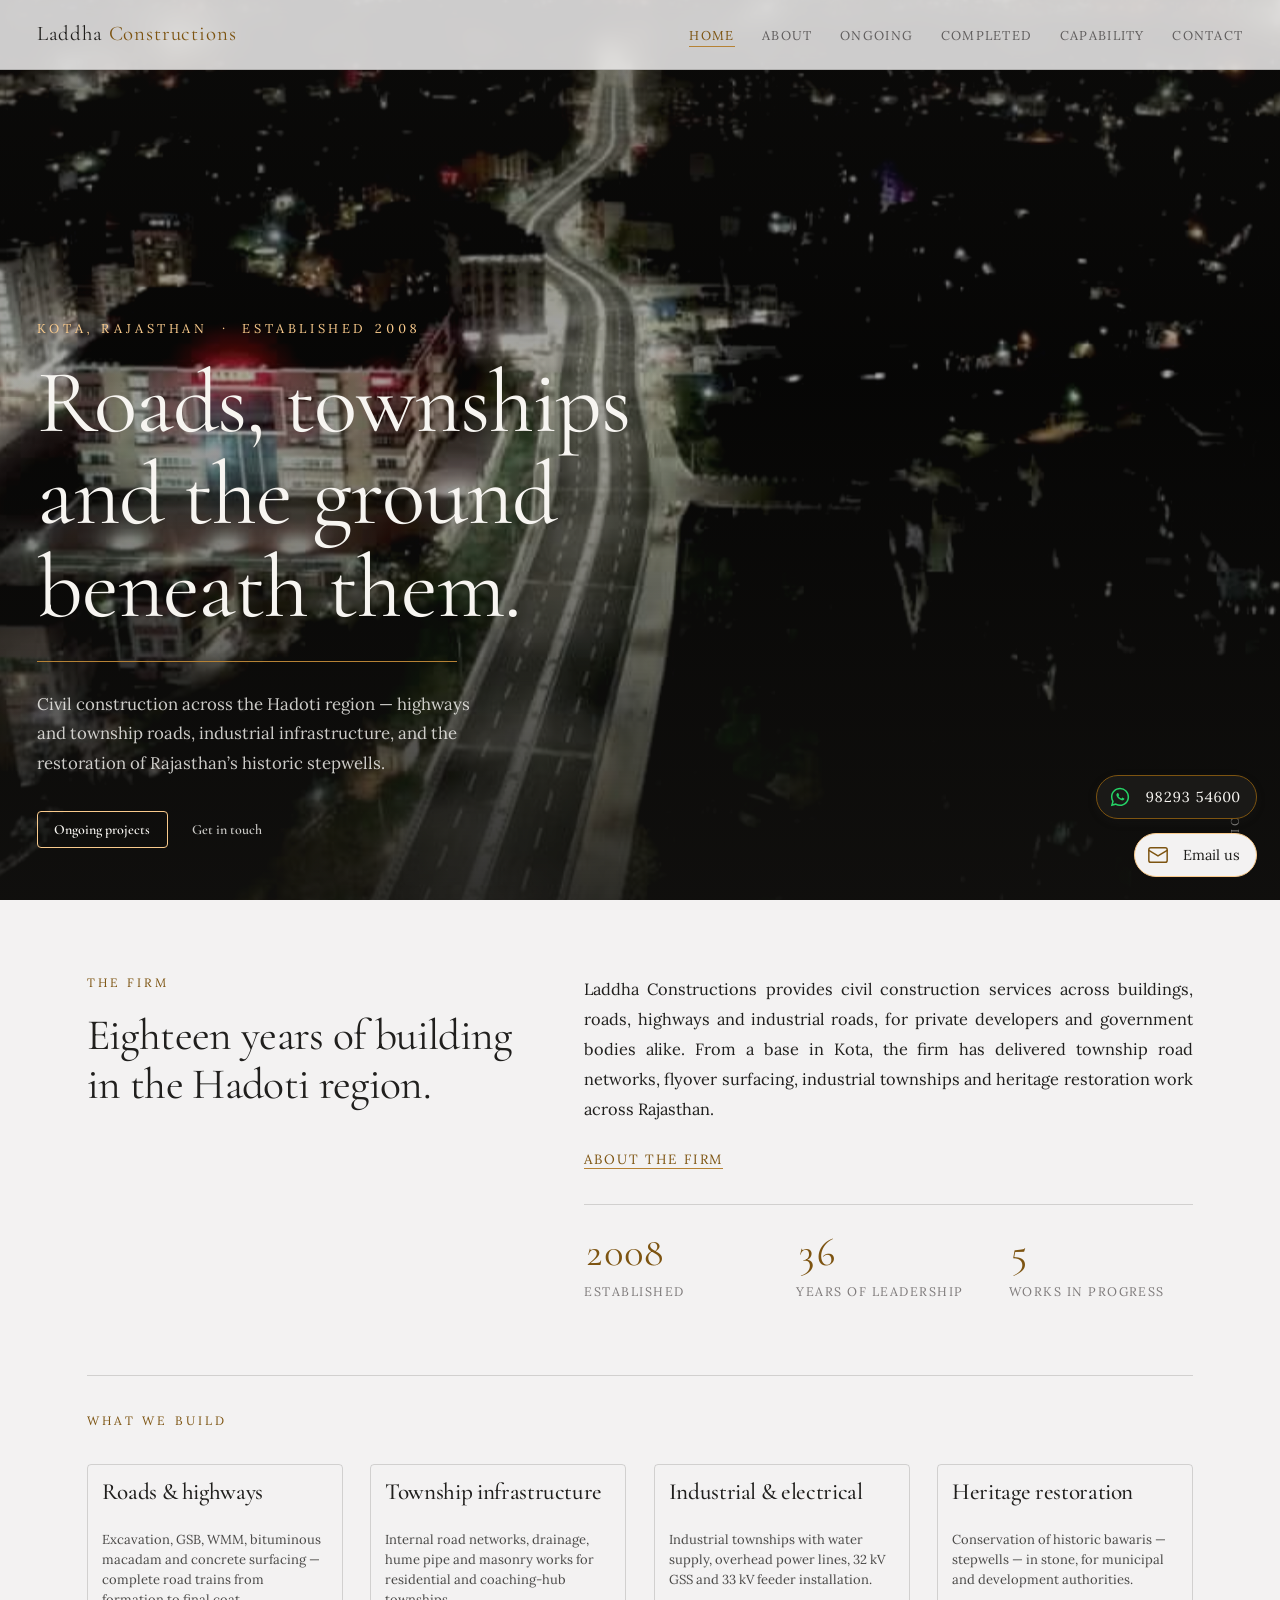
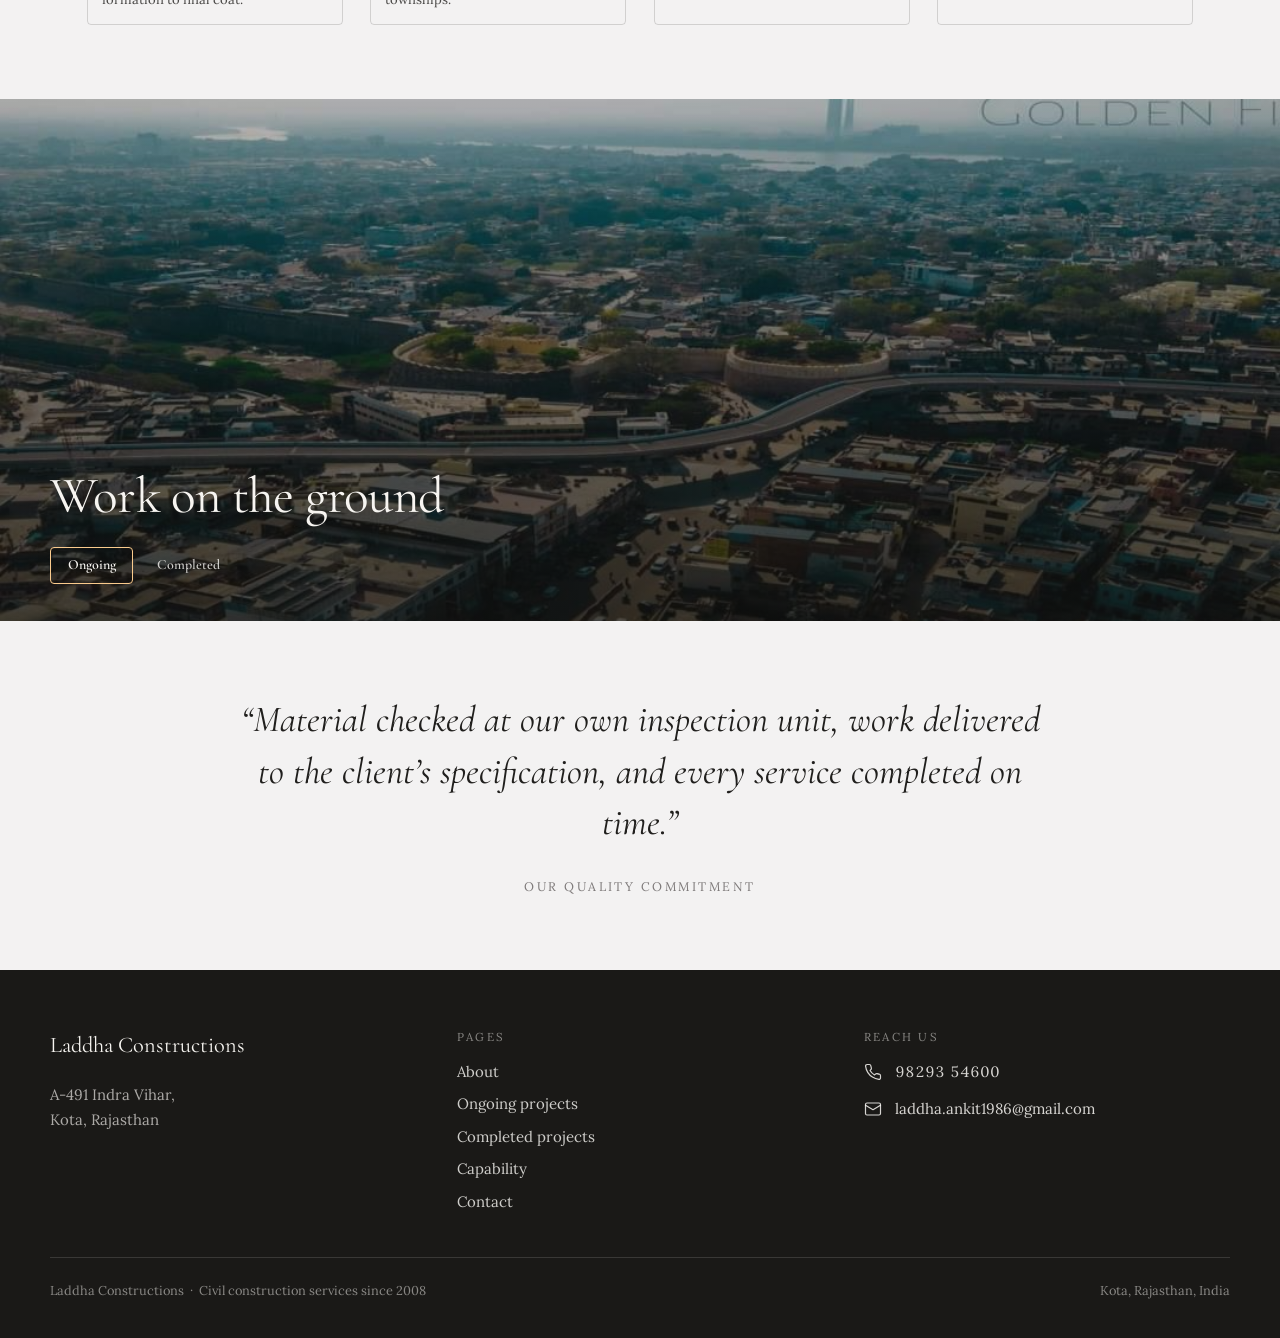
==== index.html @ 20a54318 "1st release" ====
<!DOCTYPE html>
<html lang="en" class="no-js">
<head>
<meta charset="utf-8">
<meta name="viewport" content="width=device-width, initial-scale=1">
<title>Laddha Constructions — Civil construction in Kota, Rajasthan</title>
<meta name="description" content="Civil construction across the Hadoti region since 2008 — highways and township roads, industrial infrastructure, and the restoration of Rajasthan's historic stepwells.">
<link rel="canonical" href="./">
<link rel="stylesheet" href="ds/styles.css">
<link rel="stylesheet" href="assets/css/site.css">
</head>
<body>

<header class="site-header site-header--home">
  <a class="site-brand" href="index.html">Laddha <span>Constructions</span></a>
  <input class="nav-toggle" type="checkbox" id="nav-toggle" aria-label="Toggle navigation">
  <label class="nav-toggle-label" for="nav-toggle" aria-hidden="true">
    <svg viewBox="0 0 24 24" width="22" height="22" fill="none" stroke="currentColor" stroke-width="1.6" stroke-linecap="round"><path d="M3 6h18M3 12h18M3 18h18"></path></svg>
  </label>
  <nav class="site-nav" aria-label="Primary">
    <a href="index.html" aria-current="page">Home</a>
    <a href="about.html">About</a>
    <a href="ongoing-projects.html">Ongoing</a>
    <a href="completed-projects.html">Completed</a>
    <a href="capability.html">Capability</a>
    <a href="contact.html">Contact</a>
  </nav>
</header>

<main>

  <section class="hero hero--home">
    <div class="hero-frame">
      <img src="assets/photo-p6-1.jpg" alt="Night view of a flyover corridor at Kota">
    </div>
    <div class="hero-scrim"></div>
    <div class="hero-copy">
      <p class="hero-kicker">Kota, Rajasthan &nbsp;·&nbsp; Established 2008</p>
      <h1 class="hero-title">Roads, townships<br>and the ground<br>beneath them.</h1>
      <div class="hero-rule"></div>
      <p class="hero-lede">Civil construction across the Hadoti region — highways and township roads, industrial infrastructure, and the restoration of Rajasthan&rsquo;s historic stepwells.</p>
      <div class="hero-actions">
        <a href="ongoing-projects.html" class="btn btn-primary btn-on-dark">Ongoing projects</a>
        <a href="contact.html" class="btn btn-ghost btn-ghost-on-dark">Get in touch</a>
      </div>
    </div>
    <div class="hero-scroll" aria-hidden="true">Scroll</div>
  </section>

  <section class="section">
    <div class="split split--firm">
      <div data-reveal>
        <p class="kicker">The firm</p>
        <h2 class="h-section">Eighteen years of building in the Hadoti region.</h2>
      </div>
      <div data-reveal style="animation-delay: .18s;">
        <p class="prose">Laddha Constructions provides civil construction services across buildings, roads, highways and industrial roads, for private developers and government bodies alike. From a base in Kota, the firm has delivered township road networks, flyover surfacing, industrial townships and heritage restoration work across Rajasthan.</p>
        <a href="about.html" class="link-more">About the firm</a>
        <div class="stats">
          <div>
            <p class="stat-figure">2008</p>
            <p class="stat-label">Established</p>
          </div>
          <div>
            <p class="stat-figure">36</p>
            <p class="stat-label">Years of leadership</p>
          </div>
          <div>
            <p class="stat-figure">5</p>
            <p class="stat-label">Works in progress</p>
          </div>
        </div>
      </div>
    </div>
  </section>

  <section class="section section--top-flush">
    <div class="section-rule" data-reveal>
      <p class="kicker kicker--loose">What we build</p>
      <div class="cards">
        <div class="card" data-reveal>
          <h3 class="card-title h-card">Roads &amp; highways</h3>
          <p class="card-body">Excavation, GSB, WMM, bituminous macadam and concrete surfacing — complete road trains from formation to final coat.</p>
        </div>
        <div class="card" data-reveal style="animation-delay: .12s;">
          <h3 class="card-title h-card">Township infrastructure</h3>
          <p class="card-body">Internal road networks, drainage, hume pipe and masonry works for residential and coaching-hub townships.</p>
        </div>
        <div class="card" data-reveal style="animation-delay: .24s;">
          <h3 class="card-title h-card">Industrial &amp; electrical</h3>
          <p class="card-body">Industrial townships with water supply, overhead power lines, 32&nbsp;kV GSS and 33&nbsp;kV feeder installation.</p>
        </div>
        <div class="card" data-reveal style="animation-delay: .36s;">
          <h3 class="card-title h-card">Heritage restoration</h3>
          <p class="card-body">Conservation of historic bawaris — stepwells — in stone, for municipal and development authorities.</p>
        </div>
      </div>
    </div>
  </section>

  <section class="image-band">
    <img src="assets/photo-p11-1.jpg" alt="Aerial view of a completed flyover crossing Kota">
    <div class="hero-scrim"></div>
    <div class="image-band-copy">
      <div class="wrap">
        <h2 class="h-band">Work on the ground</h2>
        <div class="hero-actions" style="animation: none;">
          <a href="ongoing-projects.html" class="btn btn-primary btn-on-dark">Ongoing</a>
          <a href="completed-projects.html" class="btn btn-ghost btn-ghost-on-dark">Completed</a>
        </div>
      </div>
    </div>
  </section>

  <section class="section" style="max-width: 900px; text-align: center;">
    <blockquote class="quote" data-reveal>&ldquo;Material checked at our own inspection unit, work delivered to the client&rsquo;s specification, and every service completed on time.&rdquo;</blockquote>
    <p class="quote-caption" data-reveal style="animation-delay: .2s;">Our quality commitment</p>
  </section>

</main>

<footer class="site-footer">
  <div class="site-footer-grid">
    <div>
      <p class="footer-brand">Laddha Constructions</p>
      <p class="footer-address">A-491 Indra Vihar,<br>Kota, Rajasthan</p>
    </div>
    <div>
      <p class="footer-label">Pages</p>
      <div class="footer-links">
        <a href="about.html">About</a>
        <a href="ongoing-projects.html">Ongoing projects</a>
        <a href="completed-projects.html">Completed projects</a>
        <a href="capability.html">Capability</a>
        <a href="contact.html">Contact</a>
      </div>
    </div>
    <div>
      <p class="footer-label">Reach us</p>
      <div class="footer-reach">
        <a class="tnum" href="tel:+919829354600">
          <svg viewBox="0 0 24 24" width="18" height="18" fill="none" stroke="currentColor" stroke-width="1.6" stroke-linecap="round" stroke-linejoin="round" aria-hidden="true"><path d="M22 16.9v3a2 2 0 0 1-2.2 2 19.8 19.8 0 0 1-8.6-3.1 19.5 19.5 0 0 1-6-6A19.8 19.8 0 0 1 2.1 4.2 2 2 0 0 1 4.1 2h3a2 2 0 0 1 2 1.7c.1 1 .4 1.9.7 2.8a2 2 0 0 1-.5 2.1L8.1 9.9a16 16 0 0 0 6 6l1.3-1.2a2 2 0 0 1 2.1-.5c.9.3 1.8.6 2.8.7a2 2 0 0 1 1.7 2Z"></path></svg>
          98293 54600
        </a>
        <a class="brk" href="mailto:laddha.ankit1986@gmail.com">
          <svg viewBox="0 0 24 24" width="18" height="18" fill="none" stroke="currentColor" stroke-width="1.6" stroke-linecap="round" stroke-linejoin="round" aria-hidden="true"><rect x="2" y="4" width="20" height="16" rx="2"></rect><path d="m22 7-10 6L2 7"></path></svg>
          laddha.ankit1986@gmail.com
        </a>
      </div>
    </div>
  </div>
  <div class="site-footer-bar">
    <span>Laddha Constructions &nbsp;·&nbsp; Civil construction services since 2008</span>
    <span>Kota, Rajasthan, India</span>
  </div>
</footer>

<div class="contact-dock">
  <a class="dock-pill dock-pill--wa" href="https://wa.me/919829354600" target="_blank" rel="noopener" title="WhatsApp 98293 54600">
    <svg viewBox="0 0 24 24" width="22" height="22" fill="#25D366" aria-hidden="true"><path d="M12.04 2C6.58 2 2.13 6.45 2.13 11.91c0 1.75.46 3.45 1.32 4.95L2 22l5.25-1.38a9.9 9.9 0 0 0 4.79 1.22h.01c5.46 0 9.91-4.45 9.91-9.91 0-2.65-1.03-5.14-2.9-7.01A9.82 9.82 0 0 0 12.04 2Zm0 1.67c2.2 0 4.27.86 5.83 2.42a8.19 8.19 0 0 1 2.41 5.82c0 4.54-3.7 8.24-8.25 8.24a8.23 8.23 0 0 1-4.2-1.15l-.3-.18-3.12.82.83-3.04-.2-.31a8.19 8.19 0 0 1-1.26-4.38c0-4.54 3.7-8.24 8.26-8.24Zm-2.6 4.1c-.14 0-.37.05-.56.26-.19.21-.74.72-.74 1.75s.76 2.03.86 2.17c.11.14 1.48 2.26 3.6 3.17.5.22.89.35 1.2.45.5.16.96.14 1.32.08.4-.06 1.24-.5 1.42-1 .18-.49.18-.91.12-1-.05-.09-.19-.14-.4-.24-.21-.11-1.24-.61-1.44-.68-.19-.07-.33-.1-.47.1-.14.21-.53.68-.65.82-.12.14-.24.16-.44.05-.21-.1-.88-.32-1.68-1.03-.62-.55-1.04-1.24-1.16-1.44-.12-.21-.01-.32.09-.42.09-.09.21-.24.31-.36.11-.12.14-.21.21-.35.07-.14.04-.26-.02-.36-.05-.11-.46-1.14-.64-1.55-.17-.41-.34-.36-.47-.36h-.4Z"/></svg>
    <span class="dock-label">98293 54600</span>
  </a>
  <a class="dock-pill dock-pill--mail" href="mailto:laddha.ankit1986@gmail.com" title="Email laddha.ankit1986@gmail.com">
    <svg viewBox="0 0 24 24" width="22" height="22" fill="none" stroke="var(--color-accent-700)" stroke-width="1.6" stroke-linecap="round" stroke-linejoin="round" aria-hidden="true"><rect x="2" y="4" width="20" height="16" rx="2"></rect><path d="m22 7-10 6L2 7"></path></svg>
    <span class="dock-label">Email us</span>
  </a>
</div>

<script src="assets/js/reveal.js" defer></script>
</body>
</html>
---- ds/styles.css ----
/* Classical — design-system tokens and component classes. This file is the source of truth for the system's look; retune it here and see readme.md. */
@import url('https://fonts.googleapis.com/css2?family=Cormorant+Garamond:wght@400;600&family=Lora:wght@400;600&display=swap');

:root {
  --color-bg: #f3f2f2;
  --color-surface: #eae9e9;
  --color-text: #201f1d;
  --color-accent: #b68235;
  --color-accent-2: #ac803e;
  --color-divider: color-mix(in srgb, #201f1d 16%, transparent);

  /* Tonal ramps — generated in OKLCH on one shared lightness scale, so the
     same step of any role matches the others in visual value. */
  --color-neutral-100: #f8f4f4;
  --color-neutral-200: #eae7e7;
  --color-neutral-300: #d7d3d3;
  --color-neutral-400: #bab6b6;
  --color-neutral-500: #9b9797;
  --color-neutral-600: #7d7979;
  --color-neutral-700: #605d5d;
  --color-neutral-800: #444141;
  --color-neutral-900: #2d2b2b;

  --color-accent-100: #fff3e4;
  --color-accent-200: #ffe3bf;
  --color-accent-300: #facb8d;
  --color-accent-400: #e1ad66;
  --color-accent-500: #c28d41;
  --color-accent-600: #a06f24;
  --color-accent-700: #7d5411;
  --color-accent-800: #5a3b0a;
  --color-accent-900: #3a270d;

  --color-accent-2-100: #fff3e4;
  --color-accent-2-200: #ffe3be;
  --color-accent-2-300: #f5cd96;
  --color-accent-2-400: #dbaf70;
  --color-accent-2-500: #bc8f4e;
  --color-accent-2-600: #9b7232;
  --color-accent-2-700: #79561f;
  --color-accent-2-800: #573d14;
  --color-accent-2-900: #382810;

  --font-heading: "Cormorant Garamond", system-ui, sans-serif;
  --font-heading-weight: 600; /* review round 3: bold retired — semibold is the
     interface headings' ceiling (they need the weight at small sizes); display
     text goes lighter still, to the normal cut (see the deck) */
  --font-body: "Lora", system-ui, sans-serif;

  --space-1: 4.6px;
  --space-2: 9.2px;
  --space-3: 13.8px;
  --space-4: 18.4px;
  --space-6: 27.6px;
  --space-8: 36.8px;

  --radius-sm: 2px;
  --radius-md: 4px;
  --radius-lg: 7px;

  /* Elevation — derived from the ground: soft ink-tinted shadows on a
     light theme, a hairline edge + ambient darkness on a dark one. */
  --shadow-sm: 0 1px 2px color-mix(in srgb, #2d2b2b 14%, transparent);
  --shadow-md: 0 3px 10px color-mix(in srgb, #2d2b2b 16%, transparent);
  --shadow-lg: 0 12px 32px color-mix(in srgb, #2d2b2b 22%, transparent);
}

body {
  background: var(--color-bg);
  color: var(--color-text);
  font-family: var(--font-body);
}
h1, h2, h3, h4 { font-family: var(--font-heading); font-weight: var(--font-heading-weight); }

.plate{filter:sepia(0.22) saturate(0.82) contrast(1.05);box-sizing:border-box;
  border:6px solid var(--color-surface);outline:1px solid var(--color-divider)}

/* ══════════════════════════════════════════════════════════════════════════
   Components — built with the tokens above. Plain CSS
   on plain HTML: no JavaScript, no build step. Each class is documented in
   readme.md and demonstrated in foundations/ and components/.
   ══════════════════════════════════════════════════════════════════════ */

*, *::before, *::after { box-sizing: border-box; }
body { margin: 0; font-size: 15px; line-height: 1.55; font-weight: 400; }
h1, h2, h3, h4, h5, h6 {
  font-family: var(--font-heading); font-weight: var(--font-heading-weight);
  line-height: 1.12; letter-spacing: -0.015em; margin: 0 0 var(--space-2);
}
h1 { font-size: 42px; }
h2 { font-size: 32px; }
h3 { font-size: 25px; }
h4 { font-size: 20px; }
h5 { font-size: 16px; }
h6 { font-size: 13px; }
h6 { letter-spacing: 0.08em; text-transform: uppercase; }
p { margin: 0 0 var(--space-3); }
a { color: var(--color-accent); text-underline-offset: 3px; }
img { display: block; max-width: 100%; }
figure { margin: 0; }
figcaption {
  font-size: 11px; margin-top: var(--space-1);
  color: color-mix(in srgb, var(--color-text) 55%, transparent);
}
.text-muted { color: color-mix(in srgb, var(--color-text) 55%, transparent); }
:focus { outline: none; }
:focus-visible { outline: 2px solid var(--color-accent); outline-offset: 2px; }
::selection { background: color-mix(in srgb, var(--color-accent) 30%, transparent); }

/* — rules — */
.hr {
  height: 1px; border: 0; margin: var(--space-4) 0;
  background: var(--color-divider);
}

/* — buttons — */
.btn {
  display: inline-flex; align-items: center; justify-content: center; gap: 6px;
  cursor: pointer; text-decoration: none;
  font-family: var(--font-heading); font-weight: var(--font-heading-weight);
  font-size: 14px; line-height: 1.2; color: var(--color-text); /* matches the .input's 14px —
     the pair sits side by side in sign-up rows */
  background: transparent; border: 1px solid transparent;
  padding: var(--space-2) calc(var(--space-3) * 1.2);
  border-radius: var(--radius-md);
}
.btn svg { display: block; }
.btn:disabled { opacity: 0.45; cursor: not-allowed; }
.btn-primary { color: var(--color-accent); border-color: var(--color-accent); }
.btn-primary:hover { background: color-mix(in srgb, var(--color-accent) 12%, transparent); }
.btn-primary:active { background: color-mix(in srgb, var(--color-accent) 22%, transparent); }
.btn-secondary { border-color: var(--color-divider); }
.btn-secondary:hover { background: color-mix(in srgb, var(--color-text) 7%, transparent); }
.btn-secondary:active { background: color-mix(in srgb, var(--color-text) 14%, transparent); }
.btn-ghost { color: var(--color-accent); padding-inline: var(--space-1); }
.btn-ghost:hover { background: color-mix(in srgb, var(--color-accent) 10%, transparent); }
.btn-ghost:active { background: color-mix(in srgb, var(--color-accent) 18%, transparent); }
.btn-icon { width: 36px; height: 36px; padding: 0; }
.btn-block { width: 100%; margin-top: var(--space-2); }

/* — forms — */
.field > label {
  display: block; font-size: 12px; margin-bottom: 5px;
  color: color-mix(in srgb, var(--color-text) 70%, transparent);
}
.input {
  width: 100%; min-height: 36px; padding: 6px 10px; font: inherit;
  font-size: 14px; color: var(--color-text); caret-color: var(--color-accent);
  background: transparent;
  border: 1px solid var(--color-divider); border-radius: var(--radius-md);
}
.input:hover { border-color: color-mix(in srgb, var(--color-text) 45%, transparent); }
.input:focus-visible { border-color: var(--color-accent); outline-offset: 0; }
textarea.input { min-height: 90px; resize: vertical; }
.radio { display: inline-flex; align-items: center; gap: 8px; cursor: pointer; font-size: 14px; }
.radio input, .seg-opt input {
  position: absolute; opacity: 0; width: 0; height: 0; pointer-events: none;
}
.radio .dot {
  width: 16px; height: 16px; flex: none; border-radius: 50%;
  border: 1.5px solid var(--color-divider);
}
.radio:hover .dot { border-color: var(--color-accent); }
.radio input:checked + .dot {
  border-color: var(--color-accent); background: var(--color-accent);
  box-shadow: inset 0 0 0 4px var(--color-bg);
}
.radio input:focus-visible + .dot { outline: 2px solid var(--color-accent); outline-offset: 2px; }
.seg {
  display: inline-flex; overflow: hidden;
  border: 1px solid var(--color-divider); border-radius: var(--radius-md);
}
.seg-opt {
  display: inline-flex; align-items: center; gap: 6px;
  padding: 7px 12px; font-size: 13px; cursor: pointer;
}
.seg-opt + .seg-opt { border-left: 1px solid var(--color-divider); }
.seg-opt:has(input:checked) { color: var(--color-accent); box-shadow: inset 0 0 0 1px var(--color-accent); }
.seg-opt:not(:has(input:checked)):hover { background: color-mix(in srgb, var(--color-text) 7%, transparent); }
.seg-opt:has(input:focus-visible) { outline: 2px solid var(--color-accent); outline-offset: -2px; }

/* — cards — */
.card {
  display: flex; flex-direction: column; gap: var(--space-2);
  padding: var(--space-3); border-radius: var(--radius-md); background: transparent; border: 1px solid var(--color-divider);
}
.card-kicker { font-size: 10px; letter-spacing: 0.1em; text-transform: uppercase; color: var(--color-accent); }
.card-title {
  font-family: var(--font-heading); font-weight: var(--font-heading-weight);
  font-size: 17px; line-height: 1.2;
}
.card-body { margin: 0; font-size: 13px; opacity: 0.8; flex: 1; }
.card-meta {
  display: flex; align-items: center; gap: 6px; font-size: 11px;
  color: color-mix(in srgb, var(--color-text) 50%, transparent);
}
.elev-sm { box-shadow: var(--shadow-sm); }
.elev-md { box-shadow: var(--shadow-md); }
.elev-lg { box-shadow: var(--shadow-lg); }

/* — tags — */
.tag {
  display: inline-flex; align-items: center; font-size: 11px;
  letter-spacing: 0.02em; padding: 3px 10px;
  border-radius: calc(var(--radius-md) * 0.75);
}
.tag-accent { background: var(--color-accent-100); color: var(--color-accent-800); }
.tag-accent-2 { background: var(--color-accent-2-100); color: var(--color-accent-2-800); }
.tag-neutral { background: var(--color-neutral-100); color: var(--color-neutral-800); }
.tag-outline { border: 1px solid var(--color-accent); color: var(--color-accent); }

/* — navigation — */
.nav {
  display: flex; align-items: center; gap: var(--space-4);
  padding: var(--space-3) var(--space-4);
  border-bottom: 1px solid var(--color-divider);
}
.nav-brand {
  font-family: var(--font-heading); font-weight: var(--font-heading-weight);
  font-size: 18px; margin-right: auto;
}
.nav a { color: inherit; text-decoration: none; font-size: 14px; }
.nav a:hover, .nav a[aria-current='page'] { color: var(--color-accent); }

/* — tables — */
.table { width: 100%; border-collapse: collapse; font-size: 14px; }
.table th {
  text-align: left; font-size: 11px; letter-spacing: 0.08em; text-transform: uppercase;
  color: color-mix(in srgb, var(--color-text) 60%, transparent);
  padding: var(--space-2); border-bottom: 1px solid var(--color-divider);
}
.table td {
  padding: var(--space-2);
  border-bottom: 1px solid var(--color-divider);
}
.table tbody tr:hover { background: color-mix(in srgb, var(--color-text) 4%, transparent); }

/* — dialog — */
.dialog-backdrop {
  position: fixed; inset: 0; display: grid; place-items: center;
  padding: var(--space-4);
  background: color-mix(in srgb, var(--color-neutral-900) 50%, transparent);
}
.dialog {
  width: min(440px, 100%); display: flex; flex-direction: column; gap: var(--space-3);
  padding: var(--space-4); border-radius: var(--radius-lg);
  background: var(--color-surface); box-shadow: var(--shadow-lg); border: 1px solid var(--color-divider);
}
.dialog-title {
  font-family: var(--font-heading); font-weight: var(--font-heading-weight);
  font-size: 20px;
}
.dialog-body { font-size: 14px; opacity: 0.85; }
.dialog-actions { display: flex; justify-content: flex-end; gap: var(--space-2); margin-top: var(--space-2); }
---- assets/css/site.css ----
/* Laddha Constructions — page styles.
   Sits on top of ds/styles.css, which owns the Classical design tokens and
   component classes (.btn, .card, .plate, .tag). Nothing here redefines a token;
   this file only expresses page-level layout, chrome and motion. */

/* ── page ground ─────────────────────────────────────────────────────── */
html { scroll-behavior: smooth; }
body {
  margin: 0;
  background: var(--color-bg);
  color: var(--color-text);
  font-family: var(--font-body);
}
a { color: var(--color-accent-700); text-decoration: none; }
a:hover { color: var(--color-accent-600); }

/* The prototypes expressed larger steps as calc() on --space-8 because the
   design system's scale skips 5, 7 and 9+. Named here once so pages read
   cleanly and the workaround lives in one place. */
:root {
  --gap-page: calc(var(--space-8) * 2);      /* section vertical rhythm, wide  */
  --gap-page-tight: calc(var(--space-8) * 1.6);
  --gap-col: calc(var(--space-8) * 1.25);    /* two-column spread gutter       */
  --gap-block: calc(var(--space-4) * 1.25);  /* paragraph / block separation   */
  --page-max: 1180px;
}

.wrap { max-width: var(--page-max); margin: 0 auto; }

/* ── motion ──────────────────────────────────────────────────────────── */
@keyframes kb   { from { transform: scale(1.05); } to { transform: scale(1.20) translateY(-2%); } }
@keyframes kbs  { from { transform: scale(1.04); } to { transform: scale(1.14); } }
@keyframes fadeUp { from { opacity: 0; transform: translateY(28px); } to { opacity: 1; transform: none; } }
@keyframes fadeUpSm { from { opacity: 0; transform: translateY(24px); } to { opacity: 1; transform: none; } }
@keyframes lineGrow { from { transform: scaleX(0); } to { transform: scaleX(1); } }
@keyframes fadeIn { from { opacity: 0; } to { opacity: 1; } }
@keyframes drift { from { opacity: 0; transform: translateY(16px); } to { opacity: 1; transform: none; } }

[data-reveal] { opacity: 0; }
[data-reveal].is-in { animation: drift 1.4s cubic-bezier(.22,.61,.36,1) forwards; }
/* No JavaScript, no IntersectionObserver: show everything rather than nothing. */
.no-js [data-reveal] { opacity: 1; animation: none; }

@media (prefers-reduced-motion: reduce) {
  [data-reveal] { opacity: 1; animation: none !important; }
  * { animation-duration: .01ms !important; }
  html { scroll-behavior: auto; }
}

/* ── header ──────────────────────────────────────────────────────────── */
.site-header {
  position: fixed; top: 0; left: 0; right: 0; z-index: 40;
  display: flex; align-items: baseline; justify-content: space-between;
  gap: var(--space-6);
  padding: var(--space-4) var(--space-8);
  background: color-mix(in oklch, var(--color-bg) 84%, transparent);
  backdrop-filter: blur(10px);
  border-bottom: 1px solid var(--color-divider);
}
/* Home only: the header arrives after the hero copy has settled. */
.site-header--home { animation: fadeIn 2s ease 2.4s both; }

.site-brand {
  font-family: var(--font-heading);
  font-size: 1.3rem; letter-spacing: .04em;
  color: var(--color-text);
  white-space: nowrap;
}
.site-brand span { color: var(--color-accent-700); }
.site-brand:hover { color: var(--color-text); }

.site-nav {
  display: flex; align-items: baseline; gap: var(--space-6);
  font-size: .8rem; letter-spacing: .1em; text-transform: uppercase;
}
.site-nav a { color: var(--color-neutral-700); }
.site-nav a:hover { color: var(--color-accent-700); }
.site-nav a[aria-current="page"] {
  color: var(--color-accent-700);
  border-bottom: 1px solid var(--color-accent);
}

/* Mobile nav — a checkbox toggle so the menu works without JavaScript. */
.nav-toggle { position: absolute; opacity: 0; width: 0; height: 0; pointer-events: none; }
.nav-toggle-label { display: none; }

/* ── hero ────────────────────────────────────────────────────────────── */
.hero {
  position: relative; overflow: hidden;
  display: grid; align-items: end;
}
/* svh keeps the hero from jumping as mobile browser chrome hides and shows. */
.hero--home { height: 100svh; min-height: 620px; }
.hero--sub  { height: 52svh;  min-height: 340px; }
.hero--contact { height: 46svh; min-height: 300px; }

.hero-frame { position: absolute; inset: 0; overflow: hidden; }
.hero-frame img { width: 100%; height: 100%; object-fit: cover; }
.hero--home .hero-frame img {
  filter: saturate(.82) contrast(1.03);
  animation: kb 38s cubic-bezier(.4,0,.2,1) both;
}
.hero--sub .hero-frame img,
.hero--contact .hero-frame img { animation: kbs 30s ease-out both; }

.hero-scrim { position: absolute; inset: 0; }
.hero--home .hero-scrim {
  background: linear-gradient(180deg, rgba(18,17,15,.62) 0%, rgba(18,17,15,.36) 42%, rgba(18,17,15,.88) 100%);
}
.hero--sub .hero-scrim {
  background: linear-gradient(180deg, rgba(18,17,15,.44), rgba(18,17,15,.82));
}
.hero--contact .hero-scrim {
  background: linear-gradient(180deg, rgba(18,17,15,.46), rgba(18,17,15,.84));
}

.hero-copy {
  position: relative;
  max-width: var(--page-max);
  width: 100%;
  padding: 0 var(--space-8) var(--space-8);
}
.hero--home .hero-copy { padding-bottom: calc(var(--space-8) * 1.4); }
.hero--sub .hero-copy,
.hero--contact .hero-copy { margin: 0 auto; }

.hero-kicker {
  font-size: .8rem; letter-spacing: .28em; text-transform: uppercase;
  color: var(--color-accent-300);
  margin: 0 0 var(--space-4);
  font-feature-settings: 'tnum';
  animation: fadeUp 1.8s cubic-bezier(.22,.61,.36,1) .5s both;
}
.hero--sub .hero-kicker,
.hero--contact .hero-kicker {
  font-size: .76rem; letter-spacing: .26em;
  margin-bottom: var(--space-3);
  animation: fadeUpSm 1.4s ease .2s both;
}

.hero-title {
  font-family: var(--font-heading); font-weight: 400;
  color: #f7f5f1; margin: 0;
}
.hero--home .hero-title {
  font-size: clamp(2.7rem, 7vw, 6rem);
  line-height: 1.03; letter-spacing: -.012em;
  text-wrap: balance;
  animation: fadeUp 2.2s cubic-bezier(.22,.61,.36,1) .9s both;
}
.hero--sub .hero-title,
.hero--contact .hero-title {
  font-size: clamp(2.2rem, 5vw, 4rem);
  line-height: 1.06;
  animation: fadeUpSm 1.8s cubic-bezier(.22,.61,.36,1) .45s both;
}

.hero-rule {
  height: 1px; background: var(--color-accent);
  margin: var(--space-6) 0;
  max-width: 420px; transform-origin: left;
  animation: lineGrow 2.6s cubic-bezier(.22,.61,.36,1) 1.8s both;
}
.hero-lede {
  max-width: 46ch; font-size: 1.05rem; line-height: 1.75;
  color: rgba(247,245,241,.82);
  margin: 0 0 calc(var(--space-8) * .9);
  animation: fadeUp 2s cubic-bezier(.22,.61,.36,1) 2.1s both;
}
.hero-actions {
  display: flex; gap: var(--space-4); flex-wrap: wrap;
  animation: fadeUp 2s cubic-bezier(.22,.61,.36,1) 2.5s both;
}
.hero-scroll {
  position: absolute; right: var(--space-8); bottom: calc(var(--space-8) * 1.4);
  writing-mode: vertical-rl;
  font-size: .7rem; letter-spacing: .3em; text-transform: uppercase;
  color: rgba(247,245,241,.5);
  animation: fadeIn 2s ease 3s both;
}

/* Buttons on a dark ground — outlined, never filled (design-system rule). */
.btn-on-dark { border-color: var(--color-accent-300); color: #f7f5f1; }
.btn-on-dark:hover { color: #fff; }
.btn-ghost-on-dark { color: rgba(247,245,241,.82); }
.btn-ghost-on-dark:hover { color: #f7f5f1; }

/* ── sections ────────────────────────────────────────────────────────── */
.section {
  max-width: var(--page-max); margin: 0 auto;
  padding: var(--gap-page) var(--space-8);
}
.section--tight { padding-block: var(--gap-page-tight) var(--gap-page); }
.section--top-flush { padding-top: 0; }
.section-rule { border-top: 1px solid var(--color-divider); padding-top: var(--space-8); }

/* The two tinted bands. Full-bleed, divider-bordered, never a coloured fill. */
.band {
  background: var(--color-neutral-100);
  border-top: 1px solid var(--color-divider);
  border-bottom: 1px solid var(--color-divider);
  padding: var(--gap-page-tight) var(--space-8);
}
.band--cta { padding-block: calc(var(--space-8) * 1.5); text-align: center; }
.band--wide { padding-block: calc(var(--space-8) * 1.8); }

.kicker {
  font-size: .76rem; letter-spacing: .24em; text-transform: uppercase;
  color: var(--color-accent-700);
  margin: 0 0 var(--space-4);
  font-feature-settings: 'tnum';
}
.kicker--loose { margin-bottom: calc(var(--space-8) * .9); }
.kicker--looser { margin-bottom: calc(var(--space-8) * 1.1); }
.kicker--wide { margin-bottom: var(--space-8); }

.meta {
  font-size: .74rem; letter-spacing: .2em; text-transform: uppercase;
  color: var(--color-neutral-600);
  margin: 0 0 var(--space-3);
}
.meta--fig { font-size: .72rem; font-feature-settings: 'tnum'; }

.h-section {
  font-family: var(--font-heading); font-weight: 400;
  font-size: clamp(1.9rem, 3.4vw, 3rem); line-height: 1.12;
  margin: 0;
}
.h-band {
  font-family: var(--font-heading); font-weight: 400;
  font-size: clamp(1.9rem, 4vw, 3.2rem); line-height: 1.08;
  color: #f7f5f1;
  margin: 0 0 var(--gap-block);
}
.h-lead {
  font-family: var(--font-heading); font-weight: 400;
  font-size: clamp(1.7rem, 3vw, 2.6rem); line-height: 1.14;
  margin: 0;
}
.h-mid {
  font-family: var(--font-heading); font-weight: 400;
  font-size: clamp(1.6rem, 2.8vw, 2.3rem); line-height: 1.16;
  margin: 0 0 var(--gap-block);
}
.h-project {
  font-family: var(--font-heading); font-weight: 400;
  font-size: 2rem; line-height: 1.12;
  margin: 0 0 var(--space-4);
}
.h-card {
  font-family: var(--font-heading); font-weight: 500;
  font-size: 1.45rem; line-height: 1.2;
  margin: 0 0 var(--space-3);
}
.h-plant {
  font-family: var(--font-heading); font-weight: 500;
  font-size: 1.5rem;
  margin: 0 0 var(--space-3);
}
.h-cta {
  font-family: var(--font-heading); font-weight: 400;
  font-size: 1.6rem;
  margin: 0 0 var(--gap-block);
}

.prose {
  line-height: 1.85; font-size: 1.02rem;
  text-align: justify;
  margin: 0 0 var(--gap-block);
}
.prose:last-child { margin-bottom: 0; }
.prose--lede { max-width: 62ch; margin-bottom: calc(var(--space-8) * 1.4); }

.rule-short { height: 1px; background: var(--color-accent); width: 64px; margin-top: var(--gap-block); }
.rule-tick  { height: 1px; background: var(--color-accent); width: 48px; margin-bottom: var(--space-4); }

.link-more {
  font-size: .84rem; letter-spacing: .14em; text-transform: uppercase;
  border-bottom: 1px solid var(--color-accent);
}

/* ── grids ───────────────────────────────────────────────────────────── */
.split { display: grid; gap: var(--gap-col); align-items: start; }
.split--firm     { grid-template-columns: minmax(0,1fr) minmax(0,1.35fr); }
.split--intro    { grid-template-columns: minmax(0,1fr) minmax(0,1.4fr); }
.split--even     { grid-template-columns: minmax(0,1fr) minmax(0,1fr); align-items: center; }
.split--quality  { grid-template-columns: minmax(0,1fr) minmax(0,1.2fr); align-items: center; }
.split--contact  { grid-template-columns: repeat(auto-fit, minmax(280px, 1fr)); }

.cards { display: grid; grid-template-columns: repeat(auto-fit, minmax(240px, 1fr)); gap: var(--space-6); }
.cards--wide { grid-template-columns: repeat(auto-fit, minmax(300px, 1fr)); gap: calc(var(--space-8) * 1.1); }
.cols-3 { display: grid; grid-template-columns: repeat(auto-fit, minmax(260px, 1fr)); gap: calc(var(--space-8) * 1.15); }

.stats {
  display: grid; grid-template-columns: repeat(3, 1fr); gap: var(--space-6);
  border-top: 1px solid var(--color-divider);
  padding-top: var(--space-6);
  margin-top: calc(var(--space-8) * .9);
}
.stat-figure {
  font-family: var(--font-heading); font-size: 2.5rem; line-height: 1;
  color: var(--color-accent-700);
  font-feature-settings: 'tnum';
  margin: 0;
}
.stat-label {
  font-size: .78rem; letter-spacing: .12em; text-transform: uppercase;
  color: var(--color-neutral-600);
  margin: var(--space-2) 0 0;
}

.chips { display: flex; flex-wrap: wrap; gap: var(--space-3); }
/* The design system's .tag-outline uses --color-accent; body-size text in the
   accent needs the 700 step for contrast, and the border softens to 300. */
.chip {
  white-space: nowrap; padding: 5px 12px;
  color: var(--color-accent-700);
  border-color: var(--color-accent-300);
}

/* ── project spreads (Ongoing) ───────────────────────────────────────── */
.spreads { display: grid; gap: calc(var(--space-8) * 2); }
.spread {
  display: grid; gap: calc(var(--space-8) * 1.1);
  align-items: center;
  grid-template-columns: minmax(0,1.1fr) minmax(0,1fr);
}
.spread--flip { grid-template-columns: minmax(0,1fr) minmax(0,1.1fr); }

.plate { margin: 0; }
.plate img { width: 100%; display: block; object-fit: cover; }
.plate--43 img { aspect-ratio: 4/3; }

/* Awaiting a client photograph. Delete the modifier — not just the caption —
   once the real image lands; the dashed box must never ship as final. */
.plate--pending {
  display: grid; place-items: center;
  aspect-ratio: 4/3;
  border-style: dashed;
  background: var(--color-neutral-100);
}
.pending-note {
  margin: 0; padding: var(--space-6); text-align: center;
  font-size: .84rem; letter-spacing: .16em; text-transform: uppercase;
  color: var(--color-neutral-600);
}

/* ── project cards (Completed) ───────────────────────────────────────── */
.project-card { padding: 0; overflow: hidden; }
.project-card > img {
  width: 100%; display: block;
  aspect-ratio: 3/2; object-fit: cover;
}
.project-card-body { padding: var(--space-6); }
.project-card-body p:last-child { margin: 0; line-height: 1.8; font-size: .98rem; }
.project-card-pending {
  display: grid; place-items: center;
  aspect-ratio: 3/2;
  background: var(--color-neutral-100);
  border-bottom: 1px solid var(--color-divider);
}
.project-card-pending .pending-note { font-size: .8rem; }

.plant-list {
  margin: 0; padding-left: 1.1em;
  line-height: 2; color: var(--color-neutral-700);
}

/* ── full-bleed image band (Home) ────────────────────────────────────── */
.image-band { position: relative; height: 58vh; min-height: 400px; overflow: hidden; }
.image-band > img { width: 100%; height: 100%; object-fit: cover; }
.image-band .hero-scrim { background: linear-gradient(180deg, rgba(18,17,15,.24), rgba(18,17,15,.74)); }
.image-band-copy {
  position: absolute; left: 0; right: 0; bottom: var(--space-8);
  padding: 0 var(--space-8);
}

.quote {
  font-family: var(--font-heading); font-weight: 400;
  font-size: clamp(1.5rem, 3vw, 2.3rem); line-height: 1.4;
  font-style: italic;
  margin: 0;
}
.quote-caption {
  font-size: .78rem; letter-spacing: .2em; text-transform: uppercase;
  color: var(--color-neutral-600);
  margin: var(--space-6) 0 0;
}

/* ── contact blocks ──────────────────────────────────────────────────── */
.contact-blocks { display: grid; gap: var(--space-6); }
.contact-block {
  border-top: 1px solid var(--color-divider);
  padding-top: var(--gap-block);
}
.contact-block .meta { font-size: .72rem; }
.contact-address { margin: 0; line-height: 1.75; font-size: 1.05rem; }
.contact-line {
  display: inline-flex; align-items: center; gap: var(--space-3);
  font-size: 1.15rem; font-feature-settings: 'tnum';
}
.contact-line--email { font-size: 1.05rem; word-break: break-all; }

/* ── footer ──────────────────────────────────────────────────────────── */
.site-footer {
  background: #1a1917; color: #f7f5f1;
  padding: var(--gap-page-tight) var(--space-8) var(--space-8);
}
.site-footer-grid {
  max-width: var(--page-max); margin: 0 auto;
  display: grid; grid-template-columns: repeat(auto-fit, minmax(220px, 1fr));
  gap: calc(var(--space-8) * 1.1);
}
.footer-brand { font-family: var(--font-heading); font-size: 1.4rem; margin: 0 0 var(--space-4); }
.footer-address { margin: 0; line-height: 1.7; color: rgba(247,245,241,.66); }
.footer-label {
  font-size: .72rem; letter-spacing: .2em; text-transform: uppercase;
  color: rgba(247,245,241,.5);
  margin: 0 0 var(--space-3);
}
.footer-links { display: grid; gap: var(--space-2); }
.footer-links a { color: rgba(247,245,241,.82); }
.footer-links a:hover { color: #f7f5f1; }
.footer-reach { display: grid; gap: var(--space-3); }
.footer-reach a {
  display: flex; align-items: center; gap: var(--space-3);
  color: rgba(247,245,241,.86);
}
.footer-reach a:hover { color: #f7f5f1; }
.footer-reach .tnum { font-feature-settings: 'tnum'; }
.footer-reach .brk { word-break: break-all; }
.site-footer-bar {
  max-width: var(--page-max);
  margin: calc(var(--space-8) * 1.2) auto 0;
  border-top: 1px solid rgba(247,245,241,.14);
  padding-top: var(--gap-block);
  display: flex; flex-wrap: wrap; gap: var(--space-4);
  justify-content: space-between;
  font-size: .8rem; color: rgba(247,245,241,.5);
}

/* ── floating contact widget ─────────────────────────────────────────── */
/* Offsets must resolve to a real token. The original used --space-5, which the
   Classical scale does not define; it fell back to `auto` and un-pinned the
   whole widget. Any token introduced here has to exist. */
.contact-dock {
  position: fixed;
  right: var(--gap-block); bottom: var(--gap-block);
  z-index: 50;
  display: grid; gap: var(--space-3); justify-items: end;
}
.dock-pill {
  display: flex; align-items: center; gap: var(--space-3);
  min-height: 44px;                        /* touch target */
  padding: 10px 16px 10px 12px;
  border-radius: 999px;
  font-size: .9rem;
}
.dock-pill svg { flex: none; }
.dock-pill--wa {
  background: #1a1917; color: #f7f5f1;
  border: 1px solid var(--color-accent-700);
  box-shadow: var(--shadow-md);
  font-feature-settings: 'tnum';
}
.dock-pill--wa:hover { background: var(--color-accent-700); color: #fff; }
.dock-pill--mail {
  background: var(--color-bg); color: var(--color-text);
  border: 1px solid var(--color-accent-300);
  box-shadow: var(--shadow-sm);
}
.dock-pill--mail:hover { border-color: var(--color-accent-700); color: var(--color-accent-700); }

/* ── responsive ──────────────────────────────────────────────────────── */

/* Six uppercase nav items stop fitting well before the layout breaks. */
@media (max-width: 900px) {
  .site-header { flex-wrap: wrap; align-items: center; padding-inline: var(--space-4); }
  .nav-toggle-label {
    display: inline-flex; align-items: center; justify-content: center;
    width: 44px; height: 44px; margin: calc(var(--space-2) * -1) 0;
    cursor: pointer; color: var(--color-neutral-700);
  }
  .nav-toggle-label:hover { color: var(--color-accent-700); }
  .nav-toggle:focus-visible + .nav-toggle-label { outline: 2px solid var(--color-accent); outline-offset: 2px; }
  .site-nav {
    display: none;
    flex-basis: 100%;
    flex-direction: column; align-items: flex-start;
    gap: var(--space-4);
    padding: var(--space-4) 0 var(--space-2);
  }
  .nav-toggle:checked ~ .site-nav { display: flex; }
  /* A bottom border on a stacked item reads as a stray rule, not as "current". */
  .site-nav a[aria-current="page"] { border-bottom: 0; }
}

/* The fixed two-column spreads stack, image first in each pair. */
@media (max-width: 860px) {
  .split--firm,
  .split--intro,
  .split--even,
  .split--quality { grid-template-columns: minmax(0, 1fr); }
  .split--firm, .split--intro { gap: var(--space-8); }

  .spread,
  .spread--flip { grid-template-columns: minmax(0, 1fr); }
  .spread > .plate,
  .spread--flip > .plate { order: -1; }
  .split--even > .plate,
  .split--quality > .plate { order: -1; }

  .section { padding-block: var(--gap-page-tight); }
  .spreads { gap: var(--gap-page); }
  .hero--home { min-height: 540px; }
}

@media (max-width: 600px) {
  /* Justification at a narrow measure opens rivers of white space. */
  .prose,
  .project-card-body p { text-align: left; }

  .section, .band, .site-footer { padding-inline: var(--space-4); }
  .hero-copy, .image-band-copy { padding-inline: var(--space-4); }
  .stats { grid-template-columns: repeat(auto-fit, minmax(88px, 1fr)); gap: var(--space-4); }
  .stat-figure { font-size: 2rem; }
  .hero-scroll { display: none; }

  /* Full-width pills would span the viewport, so collapse to icon circles. */
  .contact-dock { gap: var(--space-2); }
  .dock-pill {
    width: 52px; height: 52px; min-height: 52px;
    padding: 0; justify-content: center;
    gap: 0;
  }
  .dock-label { position: absolute; width: 1px; height: 1px; overflow: hidden; clip-path: inset(50%); white-space: nowrap; }
}
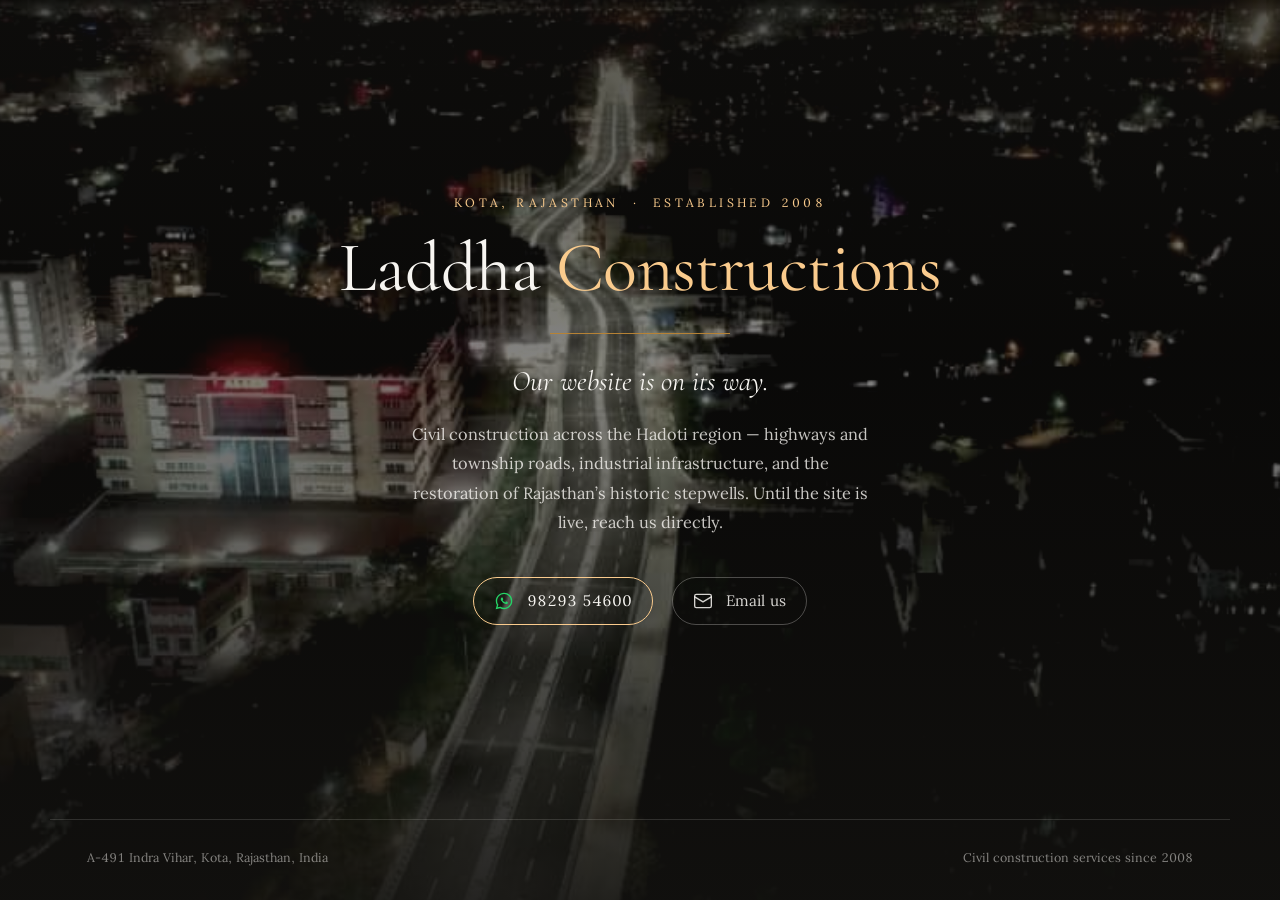
==== commit c1f0fb26: "Final with Coming soon page Final Site with coming soon" ====
--- a/index.html
+++ b/index.html
@@ -1,171 +1,200 @@
 <!DOCTYPE html>
-<html lang="en" class="no-js">
+<html lang="en">
 <head>
 <meta charset="utf-8">
 <meta name="viewport" content="width=device-width, initial-scale=1">
-<title>Laddha Constructions — Civil construction in Kota, Rajasthan</title>
-<meta name="description" content="Civil construction across the Hadoti region since 2008 — highways and township roads, industrial infrastructure, and the restoration of Rajasthan's historic stepwells.">
+<title>Laddha Constructions — Coming soon</title>
+<meta name="description" content="Laddha Constructions — civil construction in Kota, Rajasthan since 2008. Our website is on its way. Reach us on WhatsApp or by email in the meantime.">
 <link rel="canonical" href="./">
+<meta name="robots" content="noindex">
+
+<meta property="og:type" content="website">
+<meta property="og:title" content="Laddha Constructions — Coming soon">
+<meta property="og:description" content="Civil construction in Kota, Rajasthan since 2008. Our website is on its way.">
+<meta property="og:image" content="assets/photo-p6-1.jpg">
+
 <link rel="stylesheet" href="ds/styles.css">
-<link rel="stylesheet" href="assets/css/site.css">
+<style>
+  /* Standalone holding page. Reads from the Classical tokens in ds/styles.css
+     but carries its own layout — it shares no structure with the main site. */
+
+  html, body { height: 100%; }
+  body {
+    margin: 0;
+    font-family: var(--font-body);
+    background: #1a1917;
+    color: #f7f5f1;
+  }
+  a { text-decoration: none; }
+
+  @keyframes kb { from { transform: scale(1.05); } to { transform: scale(1.16) translateY(-1.5%); } }
+  @keyframes fadeUp { from { opacity: 0; transform: translateY(24px); } to { opacity: 1; transform: none; } }
+  @keyframes lineGrow { from { transform: scaleX(0); } to { transform: scaleX(1); } }
+  @keyframes fadeIn { from { opacity: 0; } to { opacity: 1; } }
+
+  .stage {
+    position: relative;
+    min-height: 100svh;
+    display: grid;
+    grid-template-rows: 1fr auto;
+    overflow: hidden;
+  }
+
+  .stage-frame { position: absolute; inset: 0; overflow: hidden; }
+  .stage-frame img {
+    width: 100%; height: 100%;
+    object-fit: cover;
+    filter: saturate(.78) contrast(1.04);
+    animation: kb 44s cubic-bezier(.4,0,.2,1) both;
+  }
+  .stage-scrim {
+    position: absolute; inset: 0;
+    background: linear-gradient(180deg, rgba(18,17,15,.72) 0%, rgba(18,17,15,.52) 40%, rgba(18,17,15,.92) 100%);
+  }
+
+  .panel {
+    position: relative;
+    align-self: center;
+    width: 100%;
+    max-width: 720px;
+    margin: 0 auto;
+    padding: calc(var(--space-8) * 1.6) var(--space-8);
+    text-align: center;
+  }
+
+  .brand {
+    font-family: var(--font-heading);
+    font-weight: 400;
+    font-size: clamp(2.4rem, 6.4vw, 4.4rem);
+    line-height: 1.06;
+    letter-spacing: -.008em;
+    margin: 0;
+    text-wrap: balance;
+    animation: fadeUp 1.8s cubic-bezier(.22,.61,.36,1) .3s both;
+  }
+  .brand span { color: var(--color-accent-300); }
+
+  .place {
+    font-size: .76rem;
+    letter-spacing: .28em;
+    text-transform: uppercase;
+    color: var(--color-accent-300);
+    font-feature-settings: 'tnum';
+    margin: 0 0 var(--space-4);
+    animation: fadeUp 1.5s cubic-bezier(.22,.61,.36,1) .1s both;
+  }
+
+  .rule {
+    height: 1px;
+    width: min(180px, 46%);
+    margin: var(--space-6) auto;
+    background: var(--color-accent);
+    transform-origin: center;
+    animation: lineGrow 2.2s cubic-bezier(.22,.61,.36,1) 1.1s both;
+  }
+
+  .status {
+    font-family: var(--font-heading);
+    font-style: italic;
+    font-size: clamp(1.25rem, 3vw, 1.75rem);
+    line-height: 1.4;
+    margin: 0 0 var(--space-4);
+    animation: fadeUp 1.8s cubic-bezier(.22,.61,.36,1) 1.3s both;
+  }
+
+  .lede {
+    max-width: 46ch;
+    margin: 0 auto calc(var(--space-8) * 1.1);
+    font-size: 1.02rem;
+    line-height: 1.8;
+    color: rgba(247,245,241,.8);
+    animation: fadeUp 1.8s cubic-bezier(.22,.61,.36,1) 1.55s both;
+  }
+
+  .actions {
+    display: flex;
+    flex-wrap: wrap;
+    gap: var(--space-4);
+    justify-content: center;
+    animation: fadeUp 1.8s cubic-bezier(.22,.61,.36,1) 1.8s both;
+  }
+  /* Outlined, never filled with the accent — the system's hard rule. */
+  .action {
+    display: inline-flex; align-items: center; gap: var(--space-3);
+    min-height: 46px;
+    padding: 11px 20px;
+    border-radius: 999px;
+    border: 1px solid var(--color-accent-300);
+    color: #f7f5f1;
+    font-size: .95rem;
+    font-feature-settings: 'tnum';
+  }
+  .action svg { flex: none; }
+  .action:hover { border-color: var(--color-accent); background: rgba(182,130,53,.14); }
+  .action--mail { border-color: rgba(247,245,241,.28); color: rgba(247,245,241,.86); }
+  .action--mail:hover { border-color: rgba(247,245,241,.5); background: rgba(247,245,241,.08); color: #f7f5f1; }
+
+  .foot {
+    position: relative;
+    padding: var(--space-6) var(--space-8) calc(var(--space-6) * 1.2);
+    border-top: 1px solid rgba(247,245,241,.14);
+    display: flex; flex-wrap: wrap; gap: var(--space-3);
+    justify-content: space-between;
+    max-width: 1180px;
+    margin: 0 auto;
+    width: 100%;
+    box-sizing: border-box;
+    font-size: .78rem;
+    color: rgba(247,245,241,.5);
+    animation: fadeIn 2s ease 2.2s both;
+  }
+  .foot span { font-feature-settings: 'tnum'; }
+
+  @media (max-width: 600px) {
+    .panel { padding-inline: var(--space-4); }
+    /* At .28em the kicker breaks mid-phrase; ease it so it holds one line. */
+    .place { font-size: .68rem; letter-spacing: .18em; }
+    .foot { padding-inline: var(--space-4); justify-content: center; text-align: center; }
+    .actions { flex-direction: column; align-items: stretch; }
+    .action { justify-content: center; }
+  }
+
+  @media (prefers-reduced-motion: reduce) {
+    * { animation-duration: .01ms !important; animation-delay: 0s !important; }
+  }
+</style>
 </head>
 <body>
 
-<header class="site-header site-header--home">
-  <a class="site-brand" href="index.html">Laddha <span>Constructions</span></a>
-  <input class="nav-toggle" type="checkbox" id="nav-toggle" aria-label="Toggle navigation">
-  <label class="nav-toggle-label" for="nav-toggle" aria-hidden="true">
-    <svg viewBox="0 0 24 24" width="22" height="22" fill="none" stroke="currentColor" stroke-width="1.6" stroke-linecap="round"><path d="M3 6h18M3 12h18M3 18h18"></path></svg>
-  </label>
-  <nav class="site-nav" aria-label="Primary">
-    <a href="index.html" aria-current="page">Home</a>
-    <a href="about.html">About</a>
-    <a href="ongoing-projects.html">Ongoing</a>
-    <a href="completed-projects.html">Completed</a>
-    <a href="capability.html">Capability</a>
-    <a href="contact.html">Contact</a>
-  </nav>
-</header>
-
-<main>
-
-  <section class="hero hero--home">
-    <div class="hero-frame">
-      <img src="assets/photo-p6-1.jpg" alt="Night view of a flyover corridor at Kota">
+<div class="stage">
+  <div class="stage-frame">
+    <img src="assets/photo-p6-1.jpg" alt="Night view of a flyover corridor at Kota">
+  </div>
+  <div class="stage-scrim"></div>
+
+  <main class="panel">
+    <p class="place">Kota, Rajasthan &nbsp;·&nbsp; Established 2008</p>
+    <h1 class="brand">Laddha <span>Constructions</span></h1>
+    <div class="rule"></div>
+    <p class="status">Our website is on its way.</p>
+    <p class="lede">Civil construction across the Hadoti region — highways and township roads, industrial infrastructure, and the restoration of Rajasthan&rsquo;s historic stepwells. Until the site is live, reach us directly.</p>
+    <div class="actions">
+      <a class="action" href="https://wa.me/919829354600" target="_blank" rel="noopener" title="WhatsApp 98293 54600">
+        <svg viewBox="0 0 24 24" width="20" height="20" fill="#25D366" aria-hidden="true"><path d="M12.04 2C6.58 2 2.13 6.45 2.13 11.91c0 1.75.46 3.45 1.32 4.95L2 22l5.25-1.38a9.9 9.9 0 0 0 4.79 1.22h.01c5.46 0 9.91-4.45 9.91-9.91 0-2.65-1.03-5.14-2.9-7.01A9.82 9.82 0 0 0 12.04 2Zm0 1.67c2.2 0 4.27.86 5.83 2.42a8.19 8.19 0 0 1 2.41 5.82c0 4.54-3.7 8.24-8.25 8.24a8.23 8.23 0 0 1-4.2-1.15l-.3-.18-3.12.82.83-3.04-.2-.31a8.19 8.19 0 0 1-1.26-4.38c0-4.54 3.7-8.24 8.26-8.24Zm-2.6 4.1c-.14 0-.37.05-.56.26-.19.21-.74.72-.74 1.75s.76 2.03.86 2.17c.11.14 1.48 2.26 3.6 3.17.5.22.89.35 1.2.45.5.16.96.14 1.32.08.4-.06 1.24-.5 1.42-1 .18-.49.18-.91.12-1-.05-.09-.19-.14-.4-.24-.21-.11-1.24-.61-1.44-.68-.19-.07-.33-.1-.47.1-.14.21-.53.68-.65.82-.12.14-.24.16-.44.05-.21-.1-.88-.32-1.68-1.03-.62-.55-1.04-1.24-1.16-1.44-.12-.21-.01-.32.09-.42.09-.09.21-.24.31-.36.11-.12.14-.21.21-.35.07-.14.04-.26-.02-.36-.05-.11-.46-1.14-.64-1.55-.17-.41-.34-.36-.47-.36h-.4Z"/></svg>
+        98293 54600
+      </a>
+      <a class="action action--mail" href="mailto:laddha.ankit1986@gmail.com" title="Email laddha.ankit1986@gmail.com">
+        <svg viewBox="0 0 24 24" width="20" height="20" fill="none" stroke="currentColor" stroke-width="1.6" stroke-linecap="round" stroke-linejoin="round" aria-hidden="true"><rect x="2" y="4" width="20" height="16" rx="2"></rect><path d="m22 7-10 6L2 7"></path></svg>
+        Email us
+      </a>
     </div>
-    <div class="hero-scrim"></div>
-    <div class="hero-copy">
-      <p class="hero-kicker">Kota, Rajasthan &nbsp;·&nbsp; Established 2008</p>
-      <h1 class="hero-title">Roads, townships<br>and the ground<br>beneath them.</h1>
-      <div class="hero-rule"></div>
-      <p class="hero-lede">Civil construction across the Hadoti region — highways and township roads, industrial infrastructure, and the restoration of Rajasthan&rsquo;s historic stepwells.</p>
-      <div class="hero-actions">
-        <a href="ongoing-projects.html" class="btn btn-primary btn-on-dark">Ongoing projects</a>
-        <a href="contact.html" class="btn btn-ghost btn-ghost-on-dark">Get in touch</a>
-      </div>
-    </div>
-    <div class="hero-scroll" aria-hidden="true">Scroll</div>
-  </section>
-
-  <section class="section">
-    <div class="split split--firm">
-      <div data-reveal>
-        <p class="kicker">The firm</p>
-        <h2 class="h-section">Eighteen years of building in the Hadoti region.</h2>
-      </div>
-      <div data-reveal style="animation-delay: .18s;">
-        <p class="prose">Laddha Constructions provides civil construction services across buildings, roads, highways and industrial roads, for private developers and government bodies alike. From a base in Kota, the firm has delivered township road networks, flyover surfacing, industrial townships and heritage restoration work across Rajasthan.</p>
-        <a href="about.html" class="link-more">About the firm</a>
-        <div class="stats">
-          <div>
-            <p class="stat-figure">2008</p>
-            <p class="stat-label">Established</p>
-          </div>
-          <div>
-            <p class="stat-figure">36</p>
-            <p class="stat-label">Years of leadership</p>
-          </div>
-          <div>
-            <p class="stat-figure">5</p>
-            <p class="stat-label">Works in progress</p>
-          </div>
-        </div>
-      </div>
-    </div>
-  </section>
-
-  <section class="section section--top-flush">
-    <div class="section-rule" data-reveal>
-      <p class="kicker kicker--loose">What we build</p>
-      <div class="cards">
-        <div class="card" data-reveal>
-          <h3 class="card-title h-card">Roads &amp; highways</h3>
-          <p class="card-body">Excavation, GSB, WMM, bituminous macadam and concrete surfacing — complete road trains from formation to final coat.</p>
-        </div>
-        <div class="card" data-reveal style="animation-delay: .12s;">
-          <h3 class="card-title h-card">Township infrastructure</h3>
-          <p class="card-body">Internal road networks, drainage, hume pipe and masonry works for residential and coaching-hub townships.</p>
-        </div>
-        <div class="card" data-reveal style="animation-delay: .24s;">
-          <h3 class="card-title h-card">Industrial &amp; electrical</h3>
-          <p class="card-body">Industrial townships with water supply, overhead power lines, 32&nbsp;kV GSS and 33&nbsp;kV feeder installation.</p>
-        </div>
-        <div class="card" data-reveal style="animation-delay: .36s;">
-          <h3 class="card-title h-card">Heritage restoration</h3>
-          <p class="card-body">Conservation of historic bawaris — stepwells — in stone, for municipal and development authorities.</p>
-        </div>
-      </div>
-    </div>
-  </section>
-
-  <section class="image-band">
-    <img src="assets/photo-p11-1.jpg" alt="Aerial view of a completed flyover crossing Kota">
-    <div class="hero-scrim"></div>
-    <div class="image-band-copy">
-      <div class="wrap">
-        <h2 class="h-band">Work on the ground</h2>
-        <div class="hero-actions" style="animation: none;">
-          <a href="ongoing-projects.html" class="btn btn-primary btn-on-dark">Ongoing</a>
-          <a href="completed-projects.html" class="btn btn-ghost btn-ghost-on-dark">Completed</a>
-        </div>
-      </div>
-    </div>
-  </section>
-
-  <section class="section" style="max-width: 900px; text-align: center;">
-    <blockquote class="quote" data-reveal>&ldquo;Material checked at our own inspection unit, work delivered to the client&rsquo;s specification, and every service completed on time.&rdquo;</blockquote>
-    <p class="quote-caption" data-reveal style="animation-delay: .2s;">Our quality commitment</p>
-  </section>
-
-</main>
-
-<footer class="site-footer">
-  <div class="site-footer-grid">
-    <div>
-      <p class="footer-brand">Laddha Constructions</p>
-      <p class="footer-address">A-491 Indra Vihar,<br>Kota, Rajasthan</p>
-    </div>
-    <div>
-      <p class="footer-label">Pages</p>
-      <div class="footer-links">
-        <a href="about.html">About</a>
-        <a href="ongoing-projects.html">Ongoing projects</a>
-        <a href="completed-projects.html">Completed projects</a>
-        <a href="capability.html">Capability</a>
-        <a href="contact.html">Contact</a>
-      </div>
-    </div>
-    <div>
-      <p class="footer-label">Reach us</p>
-      <div class="footer-reach">
-        <a class="tnum" href="tel:+919829354600">
-          <svg viewBox="0 0 24 24" width="18" height="18" fill="none" stroke="currentColor" stroke-width="1.6" stroke-linecap="round" stroke-linejoin="round" aria-hidden="true"><path d="M22 16.9v3a2 2 0 0 1-2.2 2 19.8 19.8 0 0 1-8.6-3.1 19.5 19.5 0 0 1-6-6A19.8 19.8 0 0 1 2.1 4.2 2 2 0 0 1 4.1 2h3a2 2 0 0 1 2 1.7c.1 1 .4 1.9.7 2.8a2 2 0 0 1-.5 2.1L8.1 9.9a16 16 0 0 0 6 6l1.3-1.2a2 2 0 0 1 2.1-.5c.9.3 1.8.6 2.8.7a2 2 0 0 1 1.7 2Z"></path></svg>
-          98293 54600
-        </a>
-        <a class="brk" href="mailto:laddha.ankit1986@gmail.com">
-          <svg viewBox="0 0 24 24" width="18" height="18" fill="none" stroke="currentColor" stroke-width="1.6" stroke-linecap="round" stroke-linejoin="round" aria-hidden="true"><rect x="2" y="4" width="20" height="16" rx="2"></rect><path d="m22 7-10 6L2 7"></path></svg>
-          laddha.ankit1986@gmail.com
-        </a>
-      </div>
-    </div>
-  </div>
-  <div class="site-footer-bar">
-    <span>Laddha Constructions &nbsp;·&nbsp; Civil construction services since 2008</span>
-    <span>Kota, Rajasthan, India</span>
-  </div>
-</footer>
-
-<div class="contact-dock">
-  <a class="dock-pill dock-pill--wa" href="https://wa.me/919829354600" target="_blank" rel="noopener" title="WhatsApp 98293 54600">
-    <svg viewBox="0 0 24 24" width="22" height="22" fill="#25D366" aria-hidden="true"><path d="M12.04 2C6.58 2 2.13 6.45 2.13 11.91c0 1.75.46 3.45 1.32 4.95L2 22l5.25-1.38a9.9 9.9 0 0 0 4.79 1.22h.01c5.46 0 9.91-4.45 9.91-9.91 0-2.65-1.03-5.14-2.9-7.01A9.82 9.82 0 0 0 12.04 2Zm0 1.67c2.2 0 4.27.86 5.83 2.42a8.19 8.19 0 0 1 2.41 5.82c0 4.54-3.7 8.24-8.25 8.24a8.23 8.23 0 0 1-4.2-1.15l-.3-.18-3.12.82.83-3.04-.2-.31a8.19 8.19 0 0 1-1.26-4.38c0-4.54 3.7-8.24 8.26-8.24Zm-2.6 4.1c-.14 0-.37.05-.56.26-.19.21-.74.72-.74 1.75s.76 2.03.86 2.17c.11.14 1.48 2.26 3.6 3.17.5.22.89.35 1.2.45.5.16.96.14 1.32.08.4-.06 1.24-.5 1.42-1 .18-.49.18-.91.12-1-.05-.09-.19-.14-.4-.24-.21-.11-1.24-.61-1.44-.68-.19-.07-.33-.1-.47.1-.14.21-.53.68-.65.82-.12.14-.24.16-.44.05-.21-.1-.88-.32-1.68-1.03-.62-.55-1.04-1.24-1.16-1.44-.12-.21-.01-.32.09-.42.09-.09.21-.24.31-.36.11-.12.14-.21.21-.35.07-.14.04-.26-.02-.36-.05-.11-.46-1.14-.64-1.55-.17-.41-.34-.36-.47-.36h-.4Z"/></svg>
-    <span class="dock-label">98293 54600</span>
-  </a>
-  <a class="dock-pill dock-pill--mail" href="mailto:laddha.ankit1986@gmail.com" title="Email laddha.ankit1986@gmail.com">
-    <svg viewBox="0 0 24 24" width="22" height="22" fill="none" stroke="var(--color-accent-700)" stroke-width="1.6" stroke-linecap="round" stroke-linejoin="round" aria-hidden="true"><rect x="2" y="4" width="20" height="16" rx="2"></rect><path d="m22 7-10 6L2 7"></path></svg>
-    <span class="dock-label">Email us</span>
-  </a>
+  </main>
+
+  <footer class="foot">
+    <span>A-491 Indra Vihar, Kota, Rajasthan, India</span>
+    <span>Civil construction services since 2008</span>
+  </footer>
 </div>
 
-<script src="assets/js/reveal.js" defer></script>
 </body>
 </html>
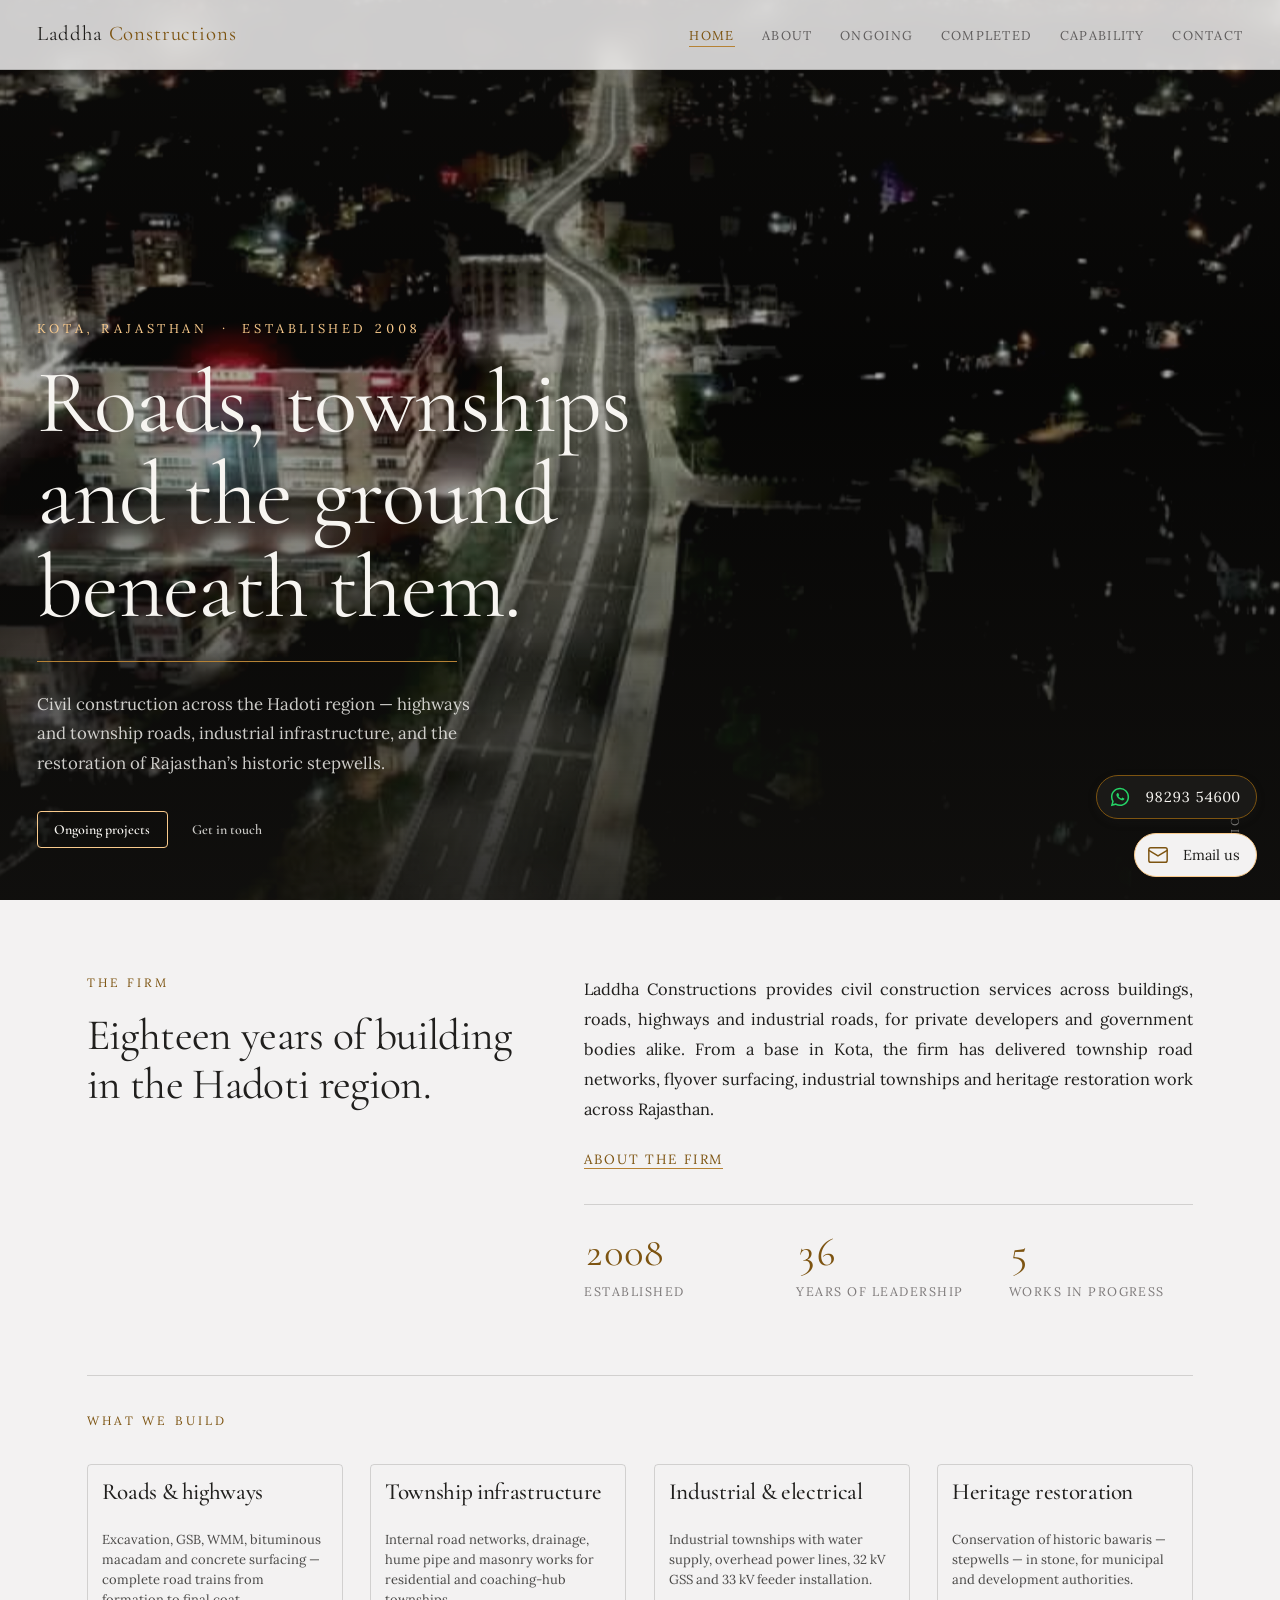
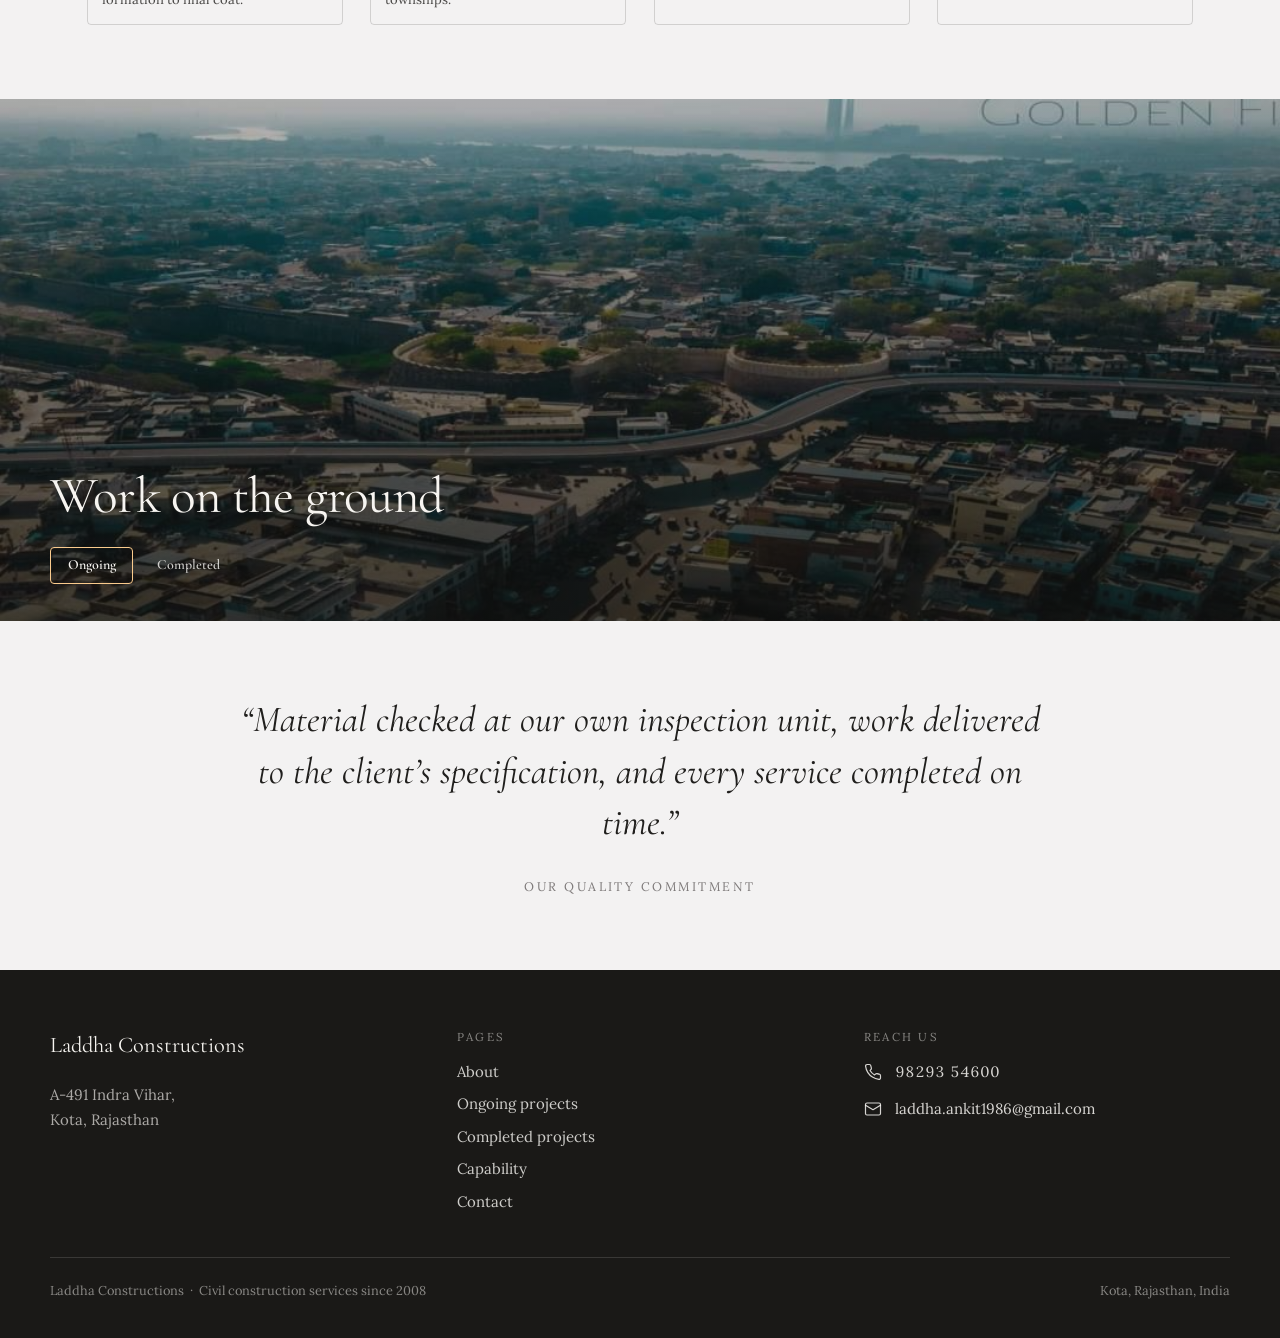
==== commit 4c567f99: "Final commit with Home page" ====
--- a/index.html
+++ b/index.html
@@ -1,200 +1,272 @@
 <!DOCTYPE html>
-<html lang="en">
+<html lang="en" class="no-js">
 <head>
 <meta charset="utf-8">
 <meta name="viewport" content="width=device-width, initial-scale=1">
-<title>Laddha Constructions — Coming soon</title>
-<meta name="description" content="Laddha Constructions — civil construction in Kota, Rajasthan since 2008. Our website is on its way. Reach us on WhatsApp or by email in the meantime.">
-<link rel="canonical" href="./">
-<meta name="robots" content="noindex">
-
+<!-- seo:start -->
+<title>Laddha Constructions — Civil Contractors in Kota, Rajasthan</title>
+<meta name="description" content="Civil construction across the Hadoti region since 2008 — highways, township roads, industrial infrastructure and stepwell restoration.">
+<link rel="canonical" href="https://laddhaconstructions.com/">
+<meta name="robots" content="index, follow, max-image-preview:large, max-snippet:-1, max-video-preview:-1">
+<meta name="author" content="Laddha Constructions">
+<meta name="geo.region" content="IN-RJ">
+<meta name="geo.placename" content="Kota, Rajasthan">
 <meta property="og:type" content="website">
-<meta property="og:title" content="Laddha Constructions — Coming soon">
-<meta property="og:description" content="Civil construction in Kota, Rajasthan since 2008. Our website is on its way.">
-<meta property="og:image" content="assets/photo-p6-1.jpg">
-
+<meta property="og:site_name" content="Laddha Constructions">
+<meta property="og:locale" content="en_IN">
+<meta property="og:title" content="Laddha Constructions — Civil Contractors in Kota, Rajasthan">
+<meta property="og:description" content="Civil construction across the Hadoti region since 2008 — highways, township roads, industrial infrastructure and stepwell restoration.">
+<meta property="og:url" content="https://laddhaconstructions.com/">
+<meta property="og:image" content="https://laddhaconstructions.com/assets/photo-p6-1.jpg">
+<meta property="og:image:width" content="1080">
+<meta property="og:image:height" content="607">
+<meta property="og:image:alt" content="Night view of a flyover corridor at Kota, Rajasthan">
+<meta name="twitter:card" content="summary_large_image">
+<meta name="twitter:title" content="Laddha Constructions — Civil Contractors in Kota, Rajasthan">
+<meta name="twitter:description" content="Civil construction across the Hadoti region since 2008 — highways, township roads, industrial infrastructure and stepwell restoration.">
+<meta name="twitter:image" content="https://laddhaconstructions.com/assets/photo-p6-1.jpg">
+<meta name="twitter:image:alt" content="Night view of a flyover corridor at Kota, Rajasthan">
+<meta name="theme-color" content="#1a1917">
+<script type="application/ld+json">
+{
+  "@context": "https://schema.org",
+  "@type": "GeneralContractor",
+  "@id": "https://laddhaconstructions.com/#organization",
+  "name": "Laddha Constructions",
+  "url": "https://laddhaconstructions.com/",
+  "logo": "https://laddhaconstructions.com/assets/photo-p6-1.jpg",
+  "image": "https://laddhaconstructions.com/assets/photo-p6-1.jpg",
+  "description": "Civil construction firm in Kota, Rajasthan, delivering roads and highways, township infrastructure, industrial site works with electrical scope, buildings, industrial concrete and heritage stepwell restoration.",
+  "foundingDate": "2008",
+  "telephone": "+91-98293-54600",
+  "email": "laddha.ankit1986@gmail.com",
+  "address": {
+    "@type": "PostalAddress",
+    "streetAddress": "A-491 Indra Vihar",
+    "addressLocality": "Kota",
+    "addressRegion": "Rajasthan",
+    "addressCountry": "IN"
+  },
+  "areaServed": [
+    {
+      "@type": "AdministrativeArea",
+      "name": "Hadoti region, Rajasthan"
+    },
+    {
+      "@type": "City",
+      "name": "Kota"
+    },
+    {
+      "@type": "City",
+      "name": "Bundi"
+    },
+    {
+      "@type": "City",
+      "name": "Bhilwara"
+    },
+    {
+      "@type": "City",
+      "name": "Jaipur"
+    },
+    {
+      "@type": "State",
+      "name": "Rajasthan"
+    }
+  ],
+  "knowsAbout": [
+    "Road and highway construction",
+    "Granular sub-base and wet mix macadam",
+    "Bituminous macadam surfacing",
+    "Township road networks and drainage",
+    "Industrial site infrastructure",
+    "33 kV feeder and GSS installation",
+    "M-35 industrial concrete paving",
+    "Bawari (stepwell) heritage restoration"
+  ],
+  "founder": {
+    "@type": "Person",
+    "name": "Ashok Laddha"
+  },
+  "sameAs": [
+    "https://wa.me/919829354600"
+  ]
+}
+</script>
+<script type="application/ld+json">
+{
+  "@context": "https://schema.org",
+  "@type": "BreadcrumbList",
+  "itemListElement": [
+    {
+      "@type": "ListItem",
+      "position": 1,
+      "name": "Home",
+      "item": "https://laddhaconstructions.com/"
+    }
+  ]
+}
+</script>
+<!-- seo:end -->
 <link rel="stylesheet" href="ds/styles.css">
-<style>
-  /* Standalone holding page. Reads from the Classical tokens in ds/styles.css
-     but carries its own layout — it shares no structure with the main site. */
-
-  html, body { height: 100%; }
-  body {
-    margin: 0;
-    font-family: var(--font-body);
-    background: #1a1917;
-    color: #f7f5f1;
-  }
-  a { text-decoration: none; }
-
-  @keyframes kb { from { transform: scale(1.05); } to { transform: scale(1.16) translateY(-1.5%); } }
-  @keyframes fadeUp { from { opacity: 0; transform: translateY(24px); } to { opacity: 1; transform: none; } }
-  @keyframes lineGrow { from { transform: scaleX(0); } to { transform: scaleX(1); } }
-  @keyframes fadeIn { from { opacity: 0; } to { opacity: 1; } }
-
-  .stage {
-    position: relative;
-    min-height: 100svh;
-    display: grid;
-    grid-template-rows: 1fr auto;
-    overflow: hidden;
-  }
-
-  .stage-frame { position: absolute; inset: 0; overflow: hidden; }
-  .stage-frame img {
-    width: 100%; height: 100%;
-    object-fit: cover;
-    filter: saturate(.78) contrast(1.04);
-    animation: kb 44s cubic-bezier(.4,0,.2,1) both;
-  }
-  .stage-scrim {
-    position: absolute; inset: 0;
-    background: linear-gradient(180deg, rgba(18,17,15,.72) 0%, rgba(18,17,15,.52) 40%, rgba(18,17,15,.92) 100%);
-  }
-
-  .panel {
-    position: relative;
-    align-self: center;
-    width: 100%;
-    max-width: 720px;
-    margin: 0 auto;
-    padding: calc(var(--space-8) * 1.6) var(--space-8);
-    text-align: center;
-  }
-
-  .brand {
-    font-family: var(--font-heading);
-    font-weight: 400;
-    font-size: clamp(2.4rem, 6.4vw, 4.4rem);
-    line-height: 1.06;
-    letter-spacing: -.008em;
-    margin: 0;
-    text-wrap: balance;
-    animation: fadeUp 1.8s cubic-bezier(.22,.61,.36,1) .3s both;
-  }
-  .brand span { color: var(--color-accent-300); }
-
-  .place {
-    font-size: .76rem;
-    letter-spacing: .28em;
-    text-transform: uppercase;
-    color: var(--color-accent-300);
-    font-feature-settings: 'tnum';
-    margin: 0 0 var(--space-4);
-    animation: fadeUp 1.5s cubic-bezier(.22,.61,.36,1) .1s both;
-  }
-
-  .rule {
-    height: 1px;
-    width: min(180px, 46%);
-    margin: var(--space-6) auto;
-    background: var(--color-accent);
-    transform-origin: center;
-    animation: lineGrow 2.2s cubic-bezier(.22,.61,.36,1) 1.1s both;
-  }
-
-  .status {
-    font-family: var(--font-heading);
-    font-style: italic;
-    font-size: clamp(1.25rem, 3vw, 1.75rem);
-    line-height: 1.4;
-    margin: 0 0 var(--space-4);
-    animation: fadeUp 1.8s cubic-bezier(.22,.61,.36,1) 1.3s both;
-  }
-
-  .lede {
-    max-width: 46ch;
-    margin: 0 auto calc(var(--space-8) * 1.1);
-    font-size: 1.02rem;
-    line-height: 1.8;
-    color: rgba(247,245,241,.8);
-    animation: fadeUp 1.8s cubic-bezier(.22,.61,.36,1) 1.55s both;
-  }
-
-  .actions {
-    display: flex;
-    flex-wrap: wrap;
-    gap: var(--space-4);
-    justify-content: center;
-    animation: fadeUp 1.8s cubic-bezier(.22,.61,.36,1) 1.8s both;
-  }
-  /* Outlined, never filled with the accent — the system's hard rule. */
-  .action {
-    display: inline-flex; align-items: center; gap: var(--space-3);
-    min-height: 46px;
-    padding: 11px 20px;
-    border-radius: 999px;
-    border: 1px solid var(--color-accent-300);
-    color: #f7f5f1;
-    font-size: .95rem;
-    font-feature-settings: 'tnum';
-  }
-  .action svg { flex: none; }
-  .action:hover { border-color: var(--color-accent); background: rgba(182,130,53,.14); }
-  .action--mail { border-color: rgba(247,245,241,.28); color: rgba(247,245,241,.86); }
-  .action--mail:hover { border-color: rgba(247,245,241,.5); background: rgba(247,245,241,.08); color: #f7f5f1; }
-
-  .foot {
-    position: relative;
-    padding: var(--space-6) var(--space-8) calc(var(--space-6) * 1.2);
-    border-top: 1px solid rgba(247,245,241,.14);
-    display: flex; flex-wrap: wrap; gap: var(--space-3);
-    justify-content: space-between;
-    max-width: 1180px;
-    margin: 0 auto;
-    width: 100%;
-    box-sizing: border-box;
-    font-size: .78rem;
-    color: rgba(247,245,241,.5);
-    animation: fadeIn 2s ease 2.2s both;
-  }
-  .foot span { font-feature-settings: 'tnum'; }
-
-  @media (max-width: 600px) {
-    .panel { padding-inline: var(--space-4); }
-    /* At .28em the kicker breaks mid-phrase; ease it so it holds one line. */
-    .place { font-size: .68rem; letter-spacing: .18em; }
-    .foot { padding-inline: var(--space-4); justify-content: center; text-align: center; }
-    .actions { flex-direction: column; align-items: stretch; }
-    .action { justify-content: center; }
-  }
-
-  @media (prefers-reduced-motion: reduce) {
-    * { animation-duration: .01ms !important; animation-delay: 0s !important; }
-  }
-</style>
+<link rel="stylesheet" href="assets/css/site.css">
 </head>
 <body>
 
-<div class="stage">
-  <div class="stage-frame">
-    <img src="assets/photo-p6-1.jpg" alt="Night view of a flyover corridor at Kota">
+<header class="site-header site-header--home">
+  <a class="site-brand" href="index.html">Laddha <span>Constructions</span></a>
+  <input class="nav-toggle" type="checkbox" id="nav-toggle" aria-label="Toggle navigation">
+  <label class="nav-toggle-label" for="nav-toggle" aria-hidden="true">
+    <svg viewBox="0 0 24 24" width="22" height="22" fill="none" stroke="currentColor" stroke-width="1.6" stroke-linecap="round"><path d="M3 6h18M3 12h18M3 18h18"></path></svg>
+  </label>
+  <nav class="site-nav" aria-label="Primary">
+    <a href="index.html" aria-current="page">Home</a>
+    <a href="about.html">About</a>
+    <a href="ongoing-projects.html">Ongoing</a>
+    <a href="completed-projects.html">Completed</a>
+    <a href="capability.html">Capability</a>
+    <a href="contact.html">Contact</a>
+  </nav>
+</header>
+
+<main>
+
+  <section class="hero hero--home">
+    <div class="hero-frame">
+      <img src="assets/photo-p6-1.jpg" alt="Night view of a flyover corridor at Kota">
+    </div>
+    <div class="hero-scrim"></div>
+    <div class="hero-copy">
+      <p class="hero-kicker">Kota, Rajasthan &nbsp;·&nbsp; Established 2008</p>
+      <h1 class="hero-title">Roads, townships<br>and the ground<br>beneath them.</h1>
+      <div class="hero-rule"></div>
+      <p class="hero-lede">Civil construction across the Hadoti region — highways and township roads, industrial infrastructure, and the restoration of Rajasthan&rsquo;s historic stepwells.</p>
+      <div class="hero-actions">
+        <a href="ongoing-projects.html" class="btn btn-primary btn-on-dark">Ongoing projects</a>
+        <a href="contact.html" class="btn btn-ghost btn-ghost-on-dark">Get in touch</a>
+      </div>
+    </div>
+    <div class="hero-scroll" aria-hidden="true">Scroll</div>
+  </section>
+
+  <section class="section">
+    <div class="split split--firm">
+      <div data-reveal>
+        <p class="kicker">The firm</p>
+        <h2 class="h-section">Eighteen years of building in the Hadoti region.</h2>
+      </div>
+      <div data-reveal style="animation-delay: .18s;">
+        <p class="prose">Laddha Constructions provides civil construction services across buildings, roads, highways and industrial roads, for private developers and government bodies alike. From a base in Kota, the firm has delivered township road networks, flyover surfacing, industrial townships and heritage restoration work across Rajasthan.</p>
+        <a href="about.html" class="link-more">About the firm</a>
+        <div class="stats">
+          <div>
+            <p class="stat-figure">2008</p>
+            <p class="stat-label">Established</p>
+          </div>
+          <div>
+            <p class="stat-figure">36</p>
+            <p class="stat-label">Years of leadership</p>
+          </div>
+          <div>
+            <p class="stat-figure">5</p>
+            <p class="stat-label">Works in progress</p>
+          </div>
+        </div>
+      </div>
+    </div>
+  </section>
+
+  <section class="section section--top-flush">
+    <div class="section-rule" data-reveal>
+      <p class="kicker kicker--loose">What we build</p>
+      <div class="cards">
+        <div class="card" data-reveal>
+          <h3 class="card-title h-card">Roads &amp; highways</h3>
+          <p class="card-body">Excavation, GSB, WMM, bituminous macadam and concrete surfacing — complete road trains from formation to final coat.</p>
+        </div>
+        <div class="card" data-reveal style="animation-delay: .12s;">
+          <h3 class="card-title h-card">Township infrastructure</h3>
+          <p class="card-body">Internal road networks, drainage, hume pipe and masonry works for residential and coaching-hub townships.</p>
+        </div>
+        <div class="card" data-reveal style="animation-delay: .24s;">
+          <h3 class="card-title h-card">Industrial &amp; electrical</h3>
+          <p class="card-body">Industrial townships with water supply, overhead power lines, 32&nbsp;kV GSS and 33&nbsp;kV feeder installation.</p>
+        </div>
+        <div class="card" data-reveal style="animation-delay: .36s;">
+          <h3 class="card-title h-card">Heritage restoration</h3>
+          <p class="card-body">Conservation of historic bawaris — stepwells — in stone, for municipal and development authorities.</p>
+        </div>
+      </div>
+    </div>
+  </section>
+
+  <section class="image-band">
+    <img src="assets/photo-p11-1.jpg" alt="Aerial view of a completed flyover crossing Kota">
+    <div class="hero-scrim"></div>
+    <div class="image-band-copy">
+      <div class="wrap">
+        <h2 class="h-band">Work on the ground</h2>
+        <div class="hero-actions" style="animation: none;">
+          <a href="ongoing-projects.html" class="btn btn-primary btn-on-dark">Ongoing</a>
+          <a href="completed-projects.html" class="btn btn-ghost btn-ghost-on-dark">Completed</a>
+        </div>
+      </div>
+    </div>
+  </section>
+
+  <section class="section" style="max-width: 900px; text-align: center;">
+    <blockquote class="quote" data-reveal>&ldquo;Material checked at our own inspection unit, work delivered to the client&rsquo;s specification, and every service completed on time.&rdquo;</blockquote>
+    <p class="quote-caption" data-reveal style="animation-delay: .2s;">Our quality commitment</p>
+  </section>
+
+</main>
+
+<footer class="site-footer">
+  <div class="site-footer-grid">
+    <div>
+      <p class="footer-brand">Laddha Constructions</p>
+      <p class="footer-address">A-491 Indra Vihar,<br>Kota, Rajasthan</p>
+    </div>
+    <div>
+      <p class="footer-label">Pages</p>
+      <div class="footer-links">
+        <a href="about.html">About</a>
+        <a href="ongoing-projects.html">Ongoing projects</a>
+        <a href="completed-projects.html">Completed projects</a>
+        <a href="capability.html">Capability</a>
+        <a href="contact.html">Contact</a>
+      </div>
+    </div>
+    <div>
+      <p class="footer-label">Reach us</p>
+      <div class="footer-reach">
+        <a class="tnum" href="tel:+919829354600">
+          <svg viewBox="0 0 24 24" width="18" height="18" fill="none" stroke="currentColor" stroke-width="1.6" stroke-linecap="round" stroke-linejoin="round" aria-hidden="true"><path d="M22 16.9v3a2 2 0 0 1-2.2 2 19.8 19.8 0 0 1-8.6-3.1 19.5 19.5 0 0 1-6-6A19.8 19.8 0 0 1 2.1 4.2 2 2 0 0 1 4.1 2h3a2 2 0 0 1 2 1.7c.1 1 .4 1.9.7 2.8a2 2 0 0 1-.5 2.1L8.1 9.9a16 16 0 0 0 6 6l1.3-1.2a2 2 0 0 1 2.1-.5c.9.3 1.8.6 2.8.7a2 2 0 0 1 1.7 2Z"></path></svg>
+          98293 54600
+        </a>
+        <a class="brk" href="mailto:laddha.ankit1986@gmail.com">
+          <svg viewBox="0 0 24 24" width="18" height="18" fill="none" stroke="currentColor" stroke-width="1.6" stroke-linecap="round" stroke-linejoin="round" aria-hidden="true"><rect x="2" y="4" width="20" height="16" rx="2"></rect><path d="m22 7-10 6L2 7"></path></svg>
+          laddha.ankit1986@gmail.com
+        </a>
+      </div>
+    </div>
   </div>
-  <div class="stage-scrim"></div>
-
-  <main class="panel">
-    <p class="place">Kota, Rajasthan &nbsp;·&nbsp; Established 2008</p>
-    <h1 class="brand">Laddha <span>Constructions</span></h1>
-    <div class="rule"></div>
-    <p class="status">Our website is on its way.</p>
-    <p class="lede">Civil construction across the Hadoti region — highways and township roads, industrial infrastructure, and the restoration of Rajasthan&rsquo;s historic stepwells. Until the site is live, reach us directly.</p>
-    <div class="actions">
-      <a class="action" href="https://wa.me/919829354600" target="_blank" rel="noopener" title="WhatsApp 98293 54600">
-        <svg viewBox="0 0 24 24" width="20" height="20" fill="#25D366" aria-hidden="true"><path d="M12.04 2C6.58 2 2.13 6.45 2.13 11.91c0 1.75.46 3.45 1.32 4.95L2 22l5.25-1.38a9.9 9.9 0 0 0 4.79 1.22h.01c5.46 0 9.91-4.45 9.91-9.91 0-2.65-1.03-5.14-2.9-7.01A9.82 9.82 0 0 0 12.04 2Zm0 1.67c2.2 0 4.27.86 5.83 2.42a8.19 8.19 0 0 1 2.41 5.82c0 4.54-3.7 8.24-8.25 8.24a8.23 8.23 0 0 1-4.2-1.15l-.3-.18-3.12.82.83-3.04-.2-.31a8.19 8.19 0 0 1-1.26-4.38c0-4.54 3.7-8.24 8.26-8.24Zm-2.6 4.1c-.14 0-.37.05-.56.26-.19.21-.74.72-.74 1.75s.76 2.03.86 2.17c.11.14 1.48 2.26 3.6 3.17.5.22.89.35 1.2.45.5.16.96.14 1.32.08.4-.06 1.24-.5 1.42-1 .18-.49.18-.91.12-1-.05-.09-.19-.14-.4-.24-.21-.11-1.24-.61-1.44-.68-.19-.07-.33-.1-.47.1-.14.21-.53.68-.65.82-.12.14-.24.16-.44.05-.21-.1-.88-.32-1.68-1.03-.62-.55-1.04-1.24-1.16-1.44-.12-.21-.01-.32.09-.42.09-.09.21-.24.31-.36.11-.12.14-.21.21-.35.07-.14.04-.26-.02-.36-.05-.11-.46-1.14-.64-1.55-.17-.41-.34-.36-.47-.36h-.4Z"/></svg>
-        98293 54600
-      </a>
-      <a class="action action--mail" href="mailto:laddha.ankit1986@gmail.com" title="Email laddha.ankit1986@gmail.com">
-        <svg viewBox="0 0 24 24" width="20" height="20" fill="none" stroke="currentColor" stroke-width="1.6" stroke-linecap="round" stroke-linejoin="round" aria-hidden="true"><rect x="2" y="4" width="20" height="16" rx="2"></rect><path d="m22 7-10 6L2 7"></path></svg>
-        Email us
-      </a>
-    </div>
-  </main>
-
-  <footer class="foot">
-    <span>A-491 Indra Vihar, Kota, Rajasthan, India</span>
-    <span>Civil construction services since 2008</span>
-  </footer>
+  <div class="site-footer-bar">
+    <span>Laddha Constructions &nbsp;·&nbsp; Civil construction services since 2008</span>
+    <span>Kota, Rajasthan, India</span>
+  </div>
+</footer>
+
+<div class="contact-dock">
+  <a class="dock-pill dock-pill--wa" href="https://wa.me/919829354600" target="_blank" rel="noopener" title="WhatsApp 98293 54600">
+    <svg viewBox="0 0 24 24" width="22" height="22" fill="#25D366" aria-hidden="true"><path d="M12.04 2C6.58 2 2.13 6.45 2.13 11.91c0 1.75.46 3.45 1.32 4.95L2 22l5.25-1.38a9.9 9.9 0 0 0 4.79 1.22h.01c5.46 0 9.91-4.45 9.91-9.91 0-2.65-1.03-5.14-2.9-7.01A9.82 9.82 0 0 0 12.04 2Zm0 1.67c2.2 0 4.27.86 5.83 2.42a8.19 8.19 0 0 1 2.41 5.82c0 4.54-3.7 8.24-8.25 8.24a8.23 8.23 0 0 1-4.2-1.15l-.3-.18-3.12.82.83-3.04-.2-.31a8.19 8.19 0 0 1-1.26-4.38c0-4.54 3.7-8.24 8.26-8.24Zm-2.6 4.1c-.14 0-.37.05-.56.26-.19.21-.74.72-.74 1.75s.76 2.03.86 2.17c.11.14 1.48 2.26 3.6 3.17.5.22.89.35 1.2.45.5.16.96.14 1.32.08.4-.06 1.24-.5 1.42-1 .18-.49.18-.91.12-1-.05-.09-.19-.14-.4-.24-.21-.11-1.24-.61-1.44-.68-.19-.07-.33-.1-.47.1-.14.21-.53.68-.65.82-.12.14-.24.16-.44.05-.21-.1-.88-.32-1.68-1.03-.62-.55-1.04-1.24-1.16-1.44-.12-.21-.01-.32.09-.42.09-.09.21-.24.31-.36.11-.12.14-.21.21-.35.07-.14.04-.26-.02-.36-.05-.11-.46-1.14-.64-1.55-.17-.41-.34-.36-.47-.36h-.4Z"/></svg>
+    <span class="dock-label">98293 54600</span>
+  </a>
+  <a class="dock-pill dock-pill--mail" href="mailto:laddha.ankit1986@gmail.com" title="Email laddha.ankit1986@gmail.com">
+    <svg viewBox="0 0 24 24" width="22" height="22" fill="none" stroke="var(--color-accent-700)" stroke-width="1.6" stroke-linecap="round" stroke-linejoin="round" aria-hidden="true"><rect x="2" y="4" width="20" height="16" rx="2"></rect><path d="m22 7-10 6L2 7"></path></svg>
+    <span class="dock-label">Email us</span>
+  </a>
 </div>
 
+<script src="assets/js/reveal.js" defer></script>
 </body>
 </html>
--- a/assets/css/site.css
+++ b/assets/css/site.css
@@ -0,0 +1,537 @@
+/* Laddha Constructions — page styles.
+   Sits on top of ds/styles.css, which owns the Classical design tokens and
+   component classes (.btn, .card, .plate, .tag). Nothing here redefines a token;
+   this file only expresses page-level layout, chrome and motion. */
+
+/* ── page ground ─────────────────────────────────────────────────────── */
+html { scroll-behavior: smooth; }
+body {
+  margin: 0;
+  background: var(--color-bg);
+  color: var(--color-text);
+  font-family: var(--font-body);
+}
+a { color: var(--color-accent-700); text-decoration: none; }
+a:hover { color: var(--color-accent-600); }
+
+/* The prototypes expressed larger steps as calc() on --space-8 because the
+   design system's scale skips 5, 7 and 9+. Named here once so pages read
+   cleanly and the workaround lives in one place. */
+:root {
+  --gap-page: calc(var(--space-8) * 2);      /* section vertical rhythm, wide  */
+  --gap-page-tight: calc(var(--space-8) * 1.6);
+  --gap-col: calc(var(--space-8) * 1.25);    /* two-column spread gutter       */
+  --gap-block: calc(var(--space-4) * 1.25);  /* paragraph / block separation   */
+  --page-max: 1180px;
+}
+
+.wrap { max-width: var(--page-max); margin: 0 auto; }
+
+/* ── motion ──────────────────────────────────────────────────────────── */
+@keyframes kb   { from { transform: scale(1.05); } to { transform: scale(1.20) translateY(-2%); } }
+@keyframes kbs  { from { transform: scale(1.04); } to { transform: scale(1.14); } }
+@keyframes fadeUp { from { opacity: 0; transform: translateY(28px); } to { opacity: 1; transform: none; } }
+@keyframes fadeUpSm { from { opacity: 0; transform: translateY(24px); } to { opacity: 1; transform: none; } }
+@keyframes lineGrow { from { transform: scaleX(0); } to { transform: scaleX(1); } }
+@keyframes fadeIn { from { opacity: 0; } to { opacity: 1; } }
+@keyframes drift { from { opacity: 0; transform: translateY(16px); } to { opacity: 1; transform: none; } }
+
+[data-reveal] { opacity: 0; }
+[data-reveal].is-in { animation: drift 1.4s cubic-bezier(.22,.61,.36,1) forwards; }
+/* No JavaScript, no IntersectionObserver: show everything rather than nothing. */
+.no-js [data-reveal] { opacity: 1; animation: none; }
+
+@media (prefers-reduced-motion: reduce) {
+  [data-reveal] { opacity: 1; animation: none !important; }
+  * { animation-duration: .01ms !important; }
+  html { scroll-behavior: auto; }
+}
+
+/* ── header ──────────────────────────────────────────────────────────── */
+.site-header {
+  position: fixed; top: 0; left: 0; right: 0; z-index: 40;
+  display: flex; align-items: baseline; justify-content: space-between;
+  gap: var(--space-6);
+  padding: var(--space-4) var(--space-8);
+  background: color-mix(in oklch, var(--color-bg) 84%, transparent);
+  backdrop-filter: blur(10px);
+  border-bottom: 1px solid var(--color-divider);
+}
+/* Home only: the header arrives after the hero copy has settled. */
+.site-header--home { animation: fadeIn 2s ease 2.4s both; }
+
+.site-brand {
+  font-family: var(--font-heading);
+  font-size: 1.3rem; letter-spacing: .04em;
+  color: var(--color-text);
+  white-space: nowrap;
+}
+.site-brand span { color: var(--color-accent-700); }
+.site-brand:hover { color: var(--color-text); }
+
+.site-nav {
+  display: flex; align-items: baseline; gap: var(--space-6);
+  font-size: .8rem; letter-spacing: .1em; text-transform: uppercase;
+}
+.site-nav a { color: var(--color-neutral-700); }
+.site-nav a:hover { color: var(--color-accent-700); }
+.site-nav a[aria-current="page"] {
+  color: var(--color-accent-700);
+  border-bottom: 1px solid var(--color-accent);
+}
+
+/* Mobile nav — a checkbox toggle so the menu works without JavaScript. */
+.nav-toggle { position: absolute; opacity: 0; width: 0; height: 0; pointer-events: none; }
+.nav-toggle-label { display: none; }
+
+/* ── hero ────────────────────────────────────────────────────────────── */
+.hero {
+  position: relative; overflow: hidden;
+  display: grid; align-items: end;
+}
+/* svh keeps the hero from jumping as mobile browser chrome hides and shows. */
+.hero--home { height: 100svh; min-height: 620px; }
+.hero--sub  { height: 52svh;  min-height: 340px; }
+.hero--contact { height: 46svh; min-height: 300px; }
+
+.hero-frame { position: absolute; inset: 0; overflow: hidden; }
+.hero-frame img { width: 100%; height: 100%; object-fit: cover; }
+.hero--home .hero-frame img {
+  filter: saturate(.82) contrast(1.03);
+  animation: kb 38s cubic-bezier(.4,0,.2,1) both;
+}
+.hero--sub .hero-frame img,
+.hero--contact .hero-frame img { animation: kbs 30s ease-out both; }
+
+.hero-scrim { position: absolute; inset: 0; }
+.hero--home .hero-scrim {
+  background: linear-gradient(180deg, rgba(18,17,15,.62) 0%, rgba(18,17,15,.36) 42%, rgba(18,17,15,.88) 100%);
+}
+.hero--sub .hero-scrim {
+  background: linear-gradient(180deg, rgba(18,17,15,.44), rgba(18,17,15,.82));
+}
+.hero--contact .hero-scrim {
+  background: linear-gradient(180deg, rgba(18,17,15,.46), rgba(18,17,15,.84));
+}
+
+.hero-copy {
+  position: relative;
+  max-width: var(--page-max);
+  width: 100%;
+  padding: 0 var(--space-8) var(--space-8);
+}
+.hero--home .hero-copy { padding-bottom: calc(var(--space-8) * 1.4); }
+.hero--sub .hero-copy,
+.hero--contact .hero-copy { margin: 0 auto; }
+
+.hero-kicker {
+  font-size: .8rem; letter-spacing: .28em; text-transform: uppercase;
+  color: var(--color-accent-300);
+  margin: 0 0 var(--space-4);
+  font-feature-settings: 'tnum';
+  animation: fadeUp 1.8s cubic-bezier(.22,.61,.36,1) .5s both;
+}
+.hero--sub .hero-kicker,
+.hero--contact .hero-kicker {
+  font-size: .76rem; letter-spacing: .26em;
+  margin-bottom: var(--space-3);
+  animation: fadeUpSm 1.4s ease .2s both;
+}
+
+.hero-title {
+  font-family: var(--font-heading); font-weight: 400;
+  color: #f7f5f1; margin: 0;
+}
+.hero--home .hero-title {
+  font-size: clamp(2.7rem, 7vw, 6rem);
+  line-height: 1.03; letter-spacing: -.012em;
+  text-wrap: balance;
+  animation: fadeUp 2.2s cubic-bezier(.22,.61,.36,1) .9s both;
+}
+.hero--sub .hero-title,
+.hero--contact .hero-title {
+  font-size: clamp(2.2rem, 5vw, 4rem);
+  line-height: 1.06;
+  animation: fadeUpSm 1.8s cubic-bezier(.22,.61,.36,1) .45s both;
+}
+
+.hero-rule {
+  height: 1px; background: var(--color-accent);
+  margin: var(--space-6) 0;
+  max-width: 420px; transform-origin: left;
+  animation: lineGrow 2.6s cubic-bezier(.22,.61,.36,1) 1.8s both;
+}
+.hero-lede {
+  max-width: 46ch; font-size: 1.05rem; line-height: 1.75;
+  color: rgba(247,245,241,.82);
+  margin: 0 0 calc(var(--space-8) * .9);
+  animation: fadeUp 2s cubic-bezier(.22,.61,.36,1) 2.1s both;
+}
+.hero-actions {
+  display: flex; gap: var(--space-4); flex-wrap: wrap;
+  animation: fadeUp 2s cubic-bezier(.22,.61,.36,1) 2.5s both;
+}
+.hero-scroll {
+  position: absolute; right: var(--space-8); bottom: calc(var(--space-8) * 1.4);
+  writing-mode: vertical-rl;
+  font-size: .7rem; letter-spacing: .3em; text-transform: uppercase;
+  color: rgba(247,245,241,.5);
+  animation: fadeIn 2s ease 3s both;
+}
+
+/* Buttons on a dark ground — outlined, never filled (design-system rule). */
+.btn-on-dark { border-color: var(--color-accent-300); color: #f7f5f1; }
+.btn-on-dark:hover { color: #fff; }
+.btn-ghost-on-dark { color: rgba(247,245,241,.82); }
+.btn-ghost-on-dark:hover { color: #f7f5f1; }
+
+/* ── sections ────────────────────────────────────────────────────────── */
+.section {
+  max-width: var(--page-max); margin: 0 auto;
+  padding: var(--gap-page) var(--space-8);
+}
+.section--tight { padding-block: var(--gap-page-tight) var(--gap-page); }
+.section--top-flush { padding-top: 0; }
+.section-rule { border-top: 1px solid var(--color-divider); padding-top: var(--space-8); }
+
+/* The two tinted bands. Full-bleed, divider-bordered, never a coloured fill. */
+.band {
+  background: var(--color-neutral-100);
+  border-top: 1px solid var(--color-divider);
+  border-bottom: 1px solid var(--color-divider);
+  padding: var(--gap-page-tight) var(--space-8);
+}
+.band--cta { padding-block: calc(var(--space-8) * 1.5); text-align: center; }
+.band--wide { padding-block: calc(var(--space-8) * 1.8); }
+
+.kicker {
+  font-size: .76rem; letter-spacing: .24em; text-transform: uppercase;
+  color: var(--color-accent-700);
+  margin: 0 0 var(--space-4);
+  font-feature-settings: 'tnum';
+}
+.kicker--loose { margin-bottom: calc(var(--space-8) * .9); }
+.kicker--looser { margin-bottom: calc(var(--space-8) * 1.1); }
+.kicker--wide { margin-bottom: var(--space-8); }
+
+.meta {
+  font-size: .74rem; letter-spacing: .2em; text-transform: uppercase;
+  color: var(--color-neutral-600);
+  margin: 0 0 var(--space-3);
+}
+.meta--fig { font-size: .72rem; font-feature-settings: 'tnum'; }
+
+.h-section {
+  font-family: var(--font-heading); font-weight: 400;
+  font-size: clamp(1.9rem, 3.4vw, 3rem); line-height: 1.12;
+  margin: 0;
+}
+.h-band {
+  font-family: var(--font-heading); font-weight: 400;
+  font-size: clamp(1.9rem, 4vw, 3.2rem); line-height: 1.08;
+  color: #f7f5f1;
+  margin: 0 0 var(--gap-block);
+}
+.h-lead {
+  font-family: var(--font-heading); font-weight: 400;
+  font-size: clamp(1.7rem, 3vw, 2.6rem); line-height: 1.14;
+  margin: 0;
+}
+.h-mid {
+  font-family: var(--font-heading); font-weight: 400;
+  font-size: clamp(1.6rem, 2.8vw, 2.3rem); line-height: 1.16;
+  margin: 0 0 var(--gap-block);
+}
+.h-project {
+  font-family: var(--font-heading); font-weight: 400;
+  font-size: 2rem; line-height: 1.12;
+  margin: 0 0 var(--space-4);
+}
+.h-card {
+  font-family: var(--font-heading); font-weight: 500;
+  font-size: 1.45rem; line-height: 1.2;
+  margin: 0 0 var(--space-3);
+}
+.h-plant {
+  font-family: var(--font-heading); font-weight: 500;
+  font-size: 1.5rem;
+  margin: 0 0 var(--space-3);
+}
+.h-cta {
+  font-family: var(--font-heading); font-weight: 400;
+  font-size: 1.6rem;
+  margin: 0 0 var(--gap-block);
+}
+
+.prose {
+  line-height: 1.85; font-size: 1.02rem;
+  text-align: justify;
+  margin: 0 0 var(--gap-block);
+}
+.prose:last-child { margin-bottom: 0; }
+.prose--lede { max-width: 62ch; margin-bottom: calc(var(--space-8) * 1.4); }
+
+.rule-short { height: 1px; background: var(--color-accent); width: 64px; margin-top: var(--gap-block); }
+.rule-tick  { height: 1px; background: var(--color-accent); width: 48px; margin-bottom: var(--space-4); }
+
+.link-more {
+  font-size: .84rem; letter-spacing: .14em; text-transform: uppercase;
+  border-bottom: 1px solid var(--color-accent);
+}
+
+/* ── grids ───────────────────────────────────────────────────────────── */
+.split { display: grid; gap: var(--gap-col); align-items: start; }
+.split--firm     { grid-template-columns: minmax(0,1fr) minmax(0,1.35fr); }
+.split--intro    { grid-template-columns: minmax(0,1fr) minmax(0,1.4fr); }
+.split--even     { grid-template-columns: minmax(0,1fr) minmax(0,1fr); align-items: center; }
+.split--quality  { grid-template-columns: minmax(0,1fr) minmax(0,1.2fr); align-items: center; }
+.split--contact  { grid-template-columns: repeat(auto-fit, minmax(280px, 1fr)); }
+
+.cards { display: grid; grid-template-columns: repeat(auto-fit, minmax(240px, 1fr)); gap: var(--space-6); }
+.cards--wide { grid-template-columns: repeat(auto-fit, minmax(300px, 1fr)); gap: calc(var(--space-8) * 1.1); }
+.cols-3 { display: grid; grid-template-columns: repeat(auto-fit, minmax(260px, 1fr)); gap: calc(var(--space-8) * 1.15); }
+
+.stats {
+  display: grid; grid-template-columns: repeat(3, 1fr); gap: var(--space-6);
+  border-top: 1px solid var(--color-divider);
+  padding-top: var(--space-6);
+  margin-top: calc(var(--space-8) * .9);
+}
+.stat-figure {
+  font-family: var(--font-heading); font-size: 2.5rem; line-height: 1;
+  color: var(--color-accent-700);
+  font-feature-settings: 'tnum';
+  margin: 0;
+}
+.stat-label {
+  font-size: .78rem; letter-spacing: .12em; text-transform: uppercase;
+  color: var(--color-neutral-600);
+  margin: var(--space-2) 0 0;
+}
+
+.chips { display: flex; flex-wrap: wrap; gap: var(--space-3); }
+/* The design system's .tag-outline uses --color-accent; body-size text in the
+   accent needs the 700 step for contrast, and the border softens to 300. */
+.chip {
+  white-space: nowrap; padding: 5px 12px;
+  color: var(--color-accent-700);
+  border-color: var(--color-accent-300);
+}
+
+/* ── project spreads (Ongoing) ───────────────────────────────────────── */
+.spreads { display: grid; gap: calc(var(--space-8) * 2); }
+.spread {
+  display: grid; gap: calc(var(--space-8) * 1.1);
+  align-items: center;
+  grid-template-columns: minmax(0,1.1fr) minmax(0,1fr);
+}
+.spread--flip { grid-template-columns: minmax(0,1fr) minmax(0,1.1fr); }
+
+.plate { margin: 0; }
+.plate img { width: 100%; display: block; object-fit: cover; }
+.plate--43 img { aspect-ratio: 4/3; }
+
+/* Awaiting a client photograph. Delete the modifier — not just the caption —
+   once the real image lands; the dashed box must never ship as final. */
+.plate--pending {
+  display: grid; place-items: center;
+  aspect-ratio: 4/3;
+  border-style: dashed;
+  background: var(--color-neutral-100);
+}
+.pending-note {
+  margin: 0; padding: var(--space-6); text-align: center;
+  font-size: .84rem; letter-spacing: .16em; text-transform: uppercase;
+  color: var(--color-neutral-600);
+}
+
+/* ── project cards (Completed) ───────────────────────────────────────── */
+.project-card { padding: 0; overflow: hidden; }
+.project-card > img {
+  width: 100%; display: block;
+  aspect-ratio: 3/2; object-fit: cover;
+}
+.project-card-body { padding: var(--space-6); }
+.project-card-body p:last-child { margin: 0; line-height: 1.8; font-size: .98rem; }
+.project-card-pending {
+  display: grid; place-items: center;
+  aspect-ratio: 3/2;
+  background: var(--color-neutral-100);
+  border-bottom: 1px solid var(--color-divider);
+}
+.project-card-pending .pending-note { font-size: .8rem; }
+
+.plant-list {
+  margin: 0; padding-left: 1.1em;
+  line-height: 2; color: var(--color-neutral-700);
+}
+
+/* ── full-bleed image band (Home) ────────────────────────────────────── */
+.image-band { position: relative; height: 58vh; min-height: 400px; overflow: hidden; }
+.image-band > img { width: 100%; height: 100%; object-fit: cover; }
+.image-band .hero-scrim { background: linear-gradient(180deg, rgba(18,17,15,.24), rgba(18,17,15,.74)); }
+.image-band-copy {
+  position: absolute; left: 0; right: 0; bottom: var(--space-8);
+  padding: 0 var(--space-8);
+}
+
+.quote {
+  font-family: var(--font-heading); font-weight: 400;
+  font-size: clamp(1.5rem, 3vw, 2.3rem); line-height: 1.4;
+  font-style: italic;
+  margin: 0;
+}
+.quote-caption {
+  font-size: .78rem; letter-spacing: .2em; text-transform: uppercase;
+  color: var(--color-neutral-600);
+  margin: var(--space-6) 0 0;
+}
+
+/* ── contact blocks ──────────────────────────────────────────────────── */
+.contact-blocks { display: grid; gap: var(--space-6); }
+.contact-block {
+  border-top: 1px solid var(--color-divider);
+  padding-top: var(--gap-block);
+}
+.contact-block .meta { font-size: .72rem; }
+.contact-address { margin: 0; line-height: 1.75; font-size: 1.05rem; }
+.contact-line {
+  display: inline-flex; align-items: center; gap: var(--space-3);
+  font-size: 1.15rem; font-feature-settings: 'tnum';
+}
+.contact-line--email { font-size: 1.05rem; word-break: break-all; }
+
+/* ── footer ──────────────────────────────────────────────────────────── */
+.site-footer {
+  background: #1a1917; color: #f7f5f1;
+  padding: var(--gap-page-tight) var(--space-8) var(--space-8);
+}
+.site-footer-grid {
+  max-width: var(--page-max); margin: 0 auto;
+  display: grid; grid-template-columns: repeat(auto-fit, minmax(220px, 1fr));
+  gap: calc(var(--space-8) * 1.1);
+}
+.footer-brand { font-family: var(--font-heading); font-size: 1.4rem; margin: 0 0 var(--space-4); }
+.footer-address { margin: 0; line-height: 1.7; color: rgba(247,245,241,.66); }
+.footer-label {
+  font-size: .72rem; letter-spacing: .2em; text-transform: uppercase;
+  color: rgba(247,245,241,.5);
+  margin: 0 0 var(--space-3);
+}
+.footer-links { display: grid; gap: var(--space-2); }
+.footer-links a { color: rgba(247,245,241,.82); }
+.footer-links a:hover { color: #f7f5f1; }
+.footer-reach { display: grid; gap: var(--space-3); }
+.footer-reach a {
+  display: flex; align-items: center; gap: var(--space-3);
+  color: rgba(247,245,241,.86);
+}
+.footer-reach a:hover { color: #f7f5f1; }
+.footer-reach .tnum { font-feature-settings: 'tnum'; }
+.footer-reach .brk { word-break: break-all; }
+.site-footer-bar {
+  max-width: var(--page-max);
+  margin: calc(var(--space-8) * 1.2) auto 0;
+  border-top: 1px solid rgba(247,245,241,.14);
+  padding-top: var(--gap-block);
+  display: flex; flex-wrap: wrap; gap: var(--space-4);
+  justify-content: space-between;
+  font-size: .8rem; color: rgba(247,245,241,.5);
+}
+
+/* ── floating contact widget ─────────────────────────────────────────── */
+/* Offsets must resolve to a real token. The original used --space-5, which the
+   Classical scale does not define; it fell back to `auto` and un-pinned the
+   whole widget. Any token introduced here has to exist. */
+.contact-dock {
+  position: fixed;
+  right: var(--gap-block); bottom: var(--gap-block);
+  z-index: 50;
+  display: grid; gap: var(--space-3); justify-items: end;
+}
+.dock-pill {
+  display: flex; align-items: center; gap: var(--space-3);
+  min-height: 44px;                        /* touch target */
+  padding: 10px 16px 10px 12px;
+  border-radius: 999px;
+  font-size: .9rem;
+}
+.dock-pill svg { flex: none; }
+.dock-pill--wa {
+  background: #1a1917; color: #f7f5f1;
+  border: 1px solid var(--color-accent-700);
+  box-shadow: var(--shadow-md);
+  font-feature-settings: 'tnum';
+}
+.dock-pill--wa:hover { background: var(--color-accent-700); color: #fff; }
+.dock-pill--mail {
+  background: var(--color-bg); color: var(--color-text);
+  border: 1px solid var(--color-accent-300);
+  box-shadow: var(--shadow-sm);
+}
+.dock-pill--mail:hover { border-color: var(--color-accent-700); color: var(--color-accent-700); }
+
+/* ── responsive ──────────────────────────────────────────────────────── */
+
+/* Six uppercase nav items stop fitting well before the layout breaks. */
+@media (max-width: 900px) {
+  .site-header { flex-wrap: wrap; align-items: center; padding-inline: var(--space-4); }
+  .nav-toggle-label {
+    display: inline-flex; align-items: center; justify-content: center;
+    width: 44px; height: 44px; margin: calc(var(--space-2) * -1) 0;
+    cursor: pointer; color: var(--color-neutral-700);
+  }
+  .nav-toggle-label:hover { color: var(--color-accent-700); }
+  .nav-toggle:focus-visible + .nav-toggle-label { outline: 2px solid var(--color-accent); outline-offset: 2px; }
+  .site-nav {
+    display: none;
+    flex-basis: 100%;
+    flex-direction: column; align-items: flex-start;
+    gap: var(--space-4);
+    padding: var(--space-4) 0 var(--space-2);
+  }
+  .nav-toggle:checked ~ .site-nav { display: flex; }
+  /* A bottom border on a stacked item reads as a stray rule, not as "current". */
+  .site-nav a[aria-current="page"] { border-bottom: 0; }
+}
+
+/* The fixed two-column spreads stack, image first in each pair. */
+@media (max-width: 860px) {
+  .split--firm,
+  .split--intro,
+  .split--even,
+  .split--quality { grid-template-columns: minmax(0, 1fr); }
+  .split--firm, .split--intro { gap: var(--space-8); }
+
+  .spread,
+  .spread--flip { grid-template-columns: minmax(0, 1fr); }
+  .spread > .plate,
+  .spread--flip > .plate { order: -1; }
+  .split--even > .plate,
+  .split--quality > .plate { order: -1; }
+
+  .section { padding-block: var(--gap-page-tight); }
+  .spreads { gap: var(--gap-page); }
+  .hero--home { min-height: 540px; }
+}
+
+@media (max-width: 600px) {
+  /* Justification at a narrow measure opens rivers of white space. */
+  .prose,
+  .project-card-body p { text-align: left; }
+
+  .section, .band, .site-footer { padding-inline: var(--space-4); }
+  .hero-copy, .image-band-copy { padding-inline: var(--space-4); }
+  .stats { grid-template-columns: repeat(auto-fit, minmax(88px, 1fr)); gap: var(--space-4); }
+  .stat-figure { font-size: 2rem; }
+  .hero-scroll { display: none; }
+
+  /* Full-width pills would span the viewport, so collapse to icon circles. */
+  .contact-dock { gap: var(--space-2); }
+  .dock-pill {
+    width: 52px; height: 52px; min-height: 52px;
+    padding: 0; justify-content: center;
+    gap: 0;
+  }
+  .dock-label { position: absolute; width: 1px; height: 1px; overflow: hidden; clip-path: inset(50%); white-space: nowrap; }
+}
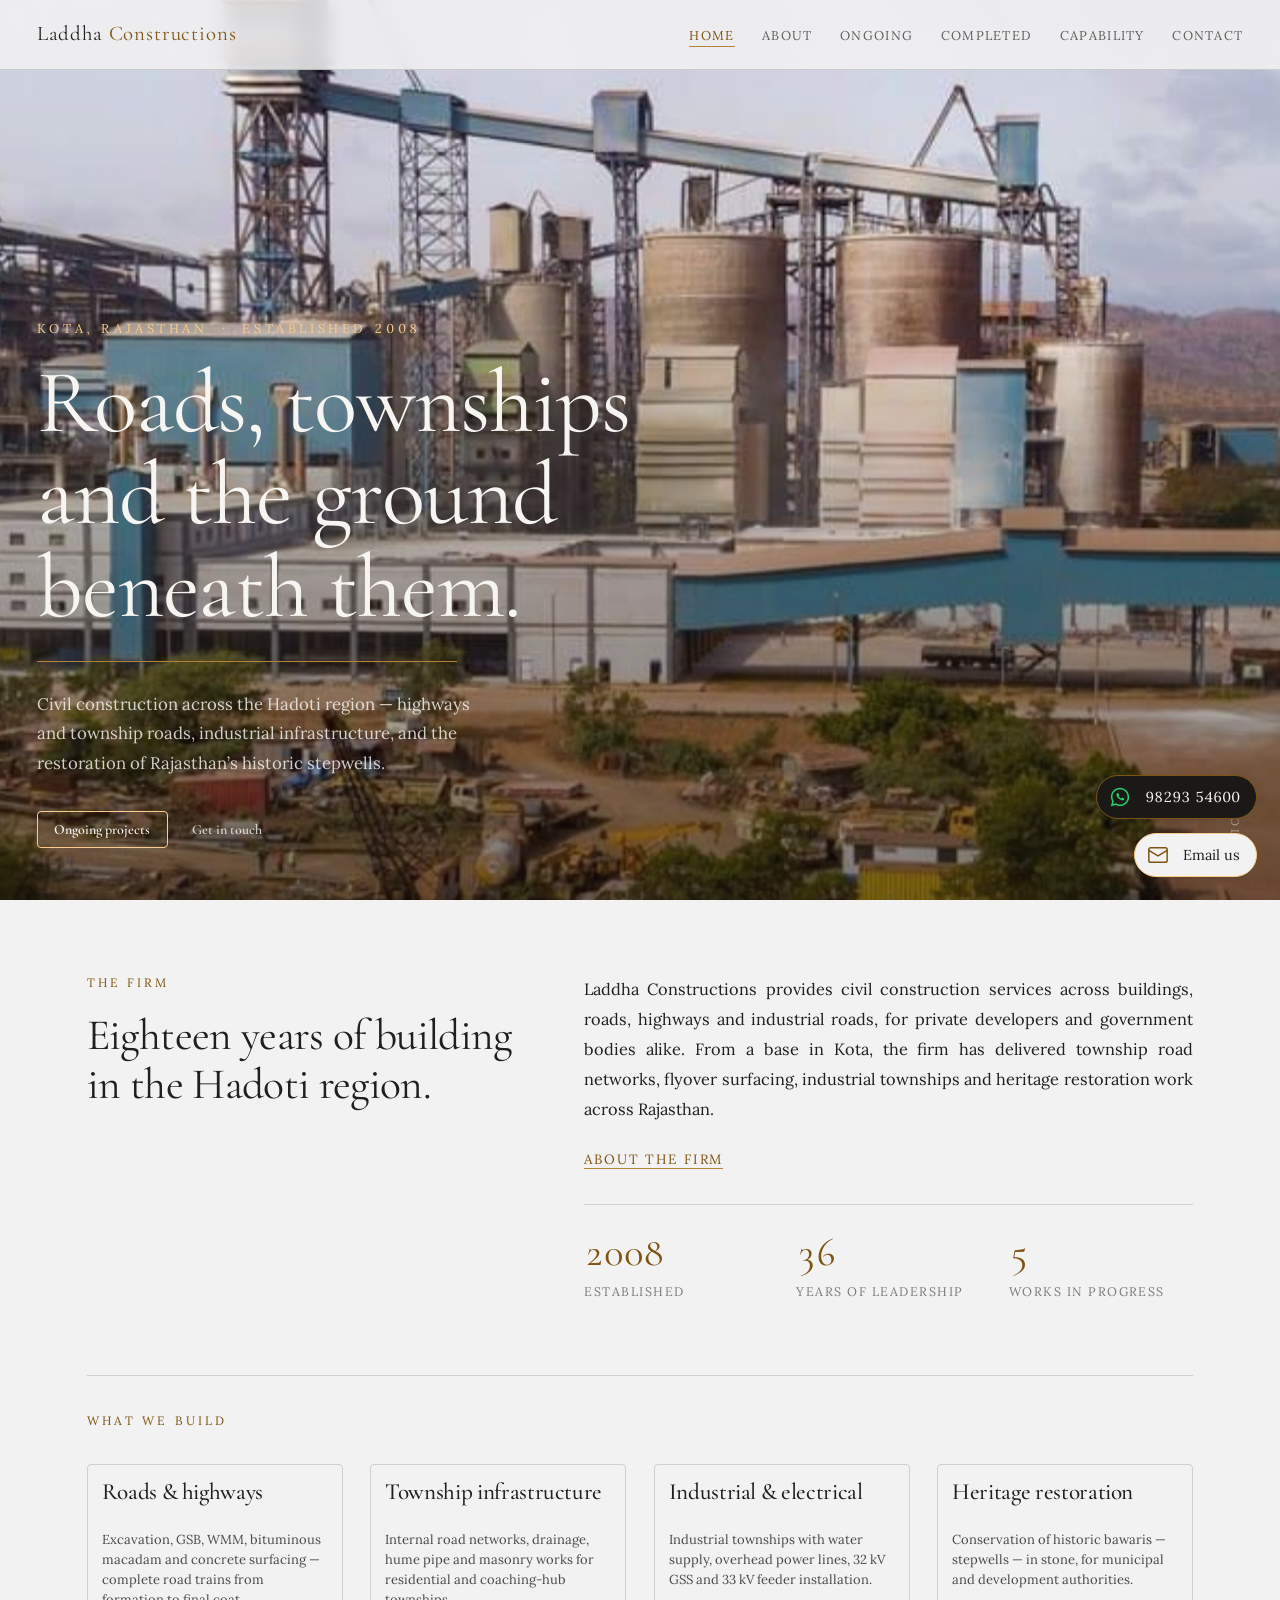
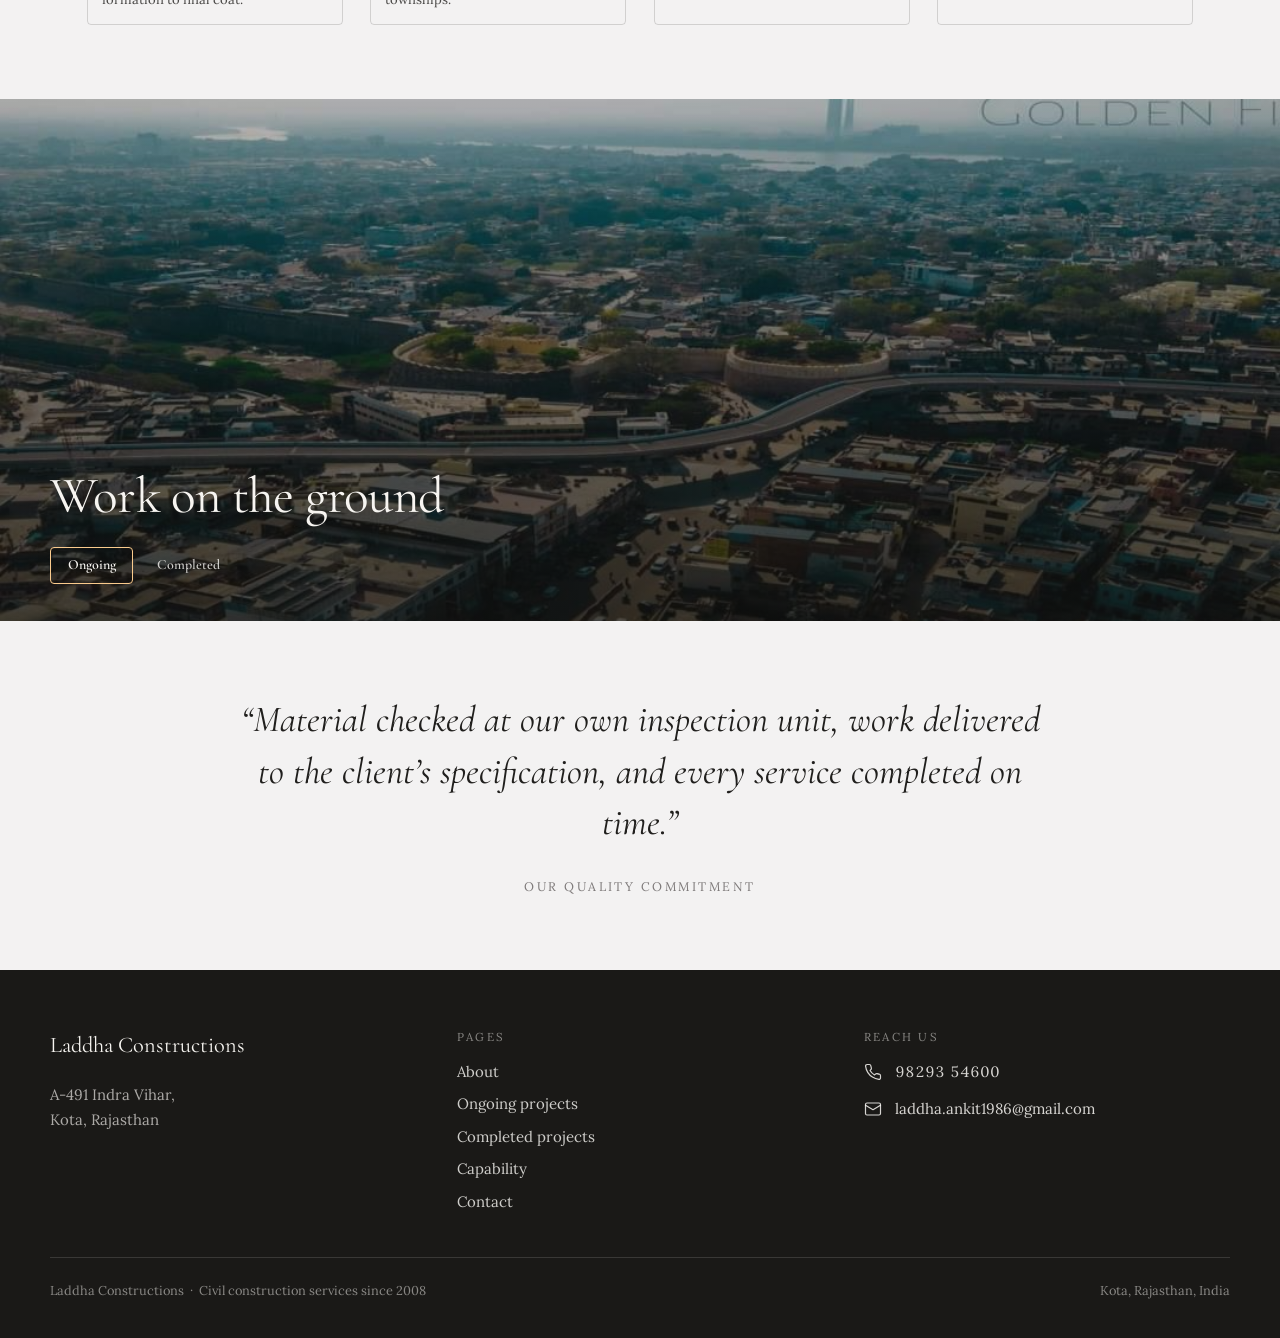
==== commit 8c98c0cf: "feat(hero): use the bright cement-plant photo on the homepage The homepage opened on a night shot wi" ====
--- a/index.html
+++ b/index.html
@@ -17,15 +17,15 @@
 <meta property="og:title" content="Laddha Constructions — Civil Contractors in Kota, Rajasthan">
 <meta property="og:description" content="Civil construction across the Hadoti region since 2008 — highways, township roads, industrial infrastructure and stepwell restoration.">
 <meta property="og:url" content="https://laddhaconstructions.com/">
-<meta property="og:image" content="https://laddhaconstructions.com/assets/photo-p6-1.jpg">
-<meta property="og:image:width" content="1080">
-<meta property="og:image:height" content="607">
-<meta property="og:image:alt" content="Night view of a flyover corridor at Kota, Rajasthan">
+<meta property="og:image" content="https://laddhaconstructions.com/assets/photo-p7-1.jpg">
+<meta property="og:image:width" content="1264">
+<meta property="og:image:height" content="500">
+<meta property="og:image:alt" content="Cement plant at Kota with silos and conveyor gallery under a bright sky">
 <meta name="twitter:card" content="summary_large_image">
 <meta name="twitter:title" content="Laddha Constructions — Civil Contractors in Kota, Rajasthan">
 <meta name="twitter:description" content="Civil construction across the Hadoti region since 2008 — highways, township roads, industrial infrastructure and stepwell restoration.">
-<meta name="twitter:image" content="https://laddhaconstructions.com/assets/photo-p6-1.jpg">
-<meta name="twitter:image:alt" content="Night view of a flyover corridor at Kota, Rajasthan">
+<meta name="twitter:image" content="https://laddhaconstructions.com/assets/photo-p7-1.jpg">
+<meta name="twitter:image:alt" content="Cement plant at Kota with silos and conveyor gallery under a bright sky">
 <meta name="theme-color" content="#1a1917">
 <script type="application/ld+json">
 {
@@ -87,8 +87,15 @@
     "@type": "Person",
     "name": "Ashok Laddha"
   },
+  "hasMap": "https://www.google.com/maps/place/Laddha+Constructions/@25.1433019,75.843112,17z/data=!4m6!3m5!1s0x396f850041659251:0x3937f217c7374e6b!8m2!3d25.1433019!4d75.843112!16s%2Fg%2F11ntks3732",
+  "geo": {
+    "@type": "GeoCoordinates",
+    "latitude": 25.1433019,
+    "longitude": 75.843112
+  },
   "sameAs": [
-    "https://wa.me/919829354600"
+    "https://wa.me/919829354600",
+    "https://www.google.com/maps/place/Laddha+Constructions/@25.1433019,75.843112,17z/data=!4m6!3m5!1s0x396f850041659251:0x3937f217c7374e6b!8m2!3d25.1433019!4d75.843112!16s%2Fg%2F11ntks3732"
   ]
 }
 </script>
@@ -132,7 +139,7 @@
 
   <section class="hero hero--home">
     <div class="hero-frame">
-      <img src="assets/photo-p6-1.jpg" alt="Night view of a flyover corridor at Kota">
+      <img src="assets/photo-p7-1.jpg" alt="Cement plant at Kota with silos and conveyor gallery under a bright sky">
     </div>
     <div class="hero-scrim"></div>
     <div class="hero-copy">
--- a/assets/css/site.css
+++ b/assets/css/site.css
@@ -97,15 +97,24 @@
 .hero-frame { position: absolute; inset: 0; overflow: hidden; }
 .hero-frame img { width: 100%; height: 100%; object-fit: cover; }
 .hero--home .hero-frame img {
-  filter: saturate(.82) contrast(1.03);
+  /* No filter here. The saturate(.82) this replaces was tuned for the night
+     photograph it used to carry and would mute the daylight sky. */
+  /* The source is 2.53:1 against a 100svh hero, so cover() crops the sides
+     hard - at 390px wide only 18% of the width survives. Biasing left of
+     centre keeps the silo cluster in frame instead of a blank middle strip. */
+  object-position: 38% center;
   animation: kb 38s cubic-bezier(.4,0,.2,1) both;
 }
 .hero--sub .hero-frame img,
 .hero--contact .hero-frame img { animation: kbs 30s ease-out both; }
 
 .hero-scrim { position: absolute; inset: 0; }
+/* The hero photograph carries its own gradient - sky about 203, foreground
+   about 84 - so white copy over the bottom-left text zone already measures
+   5.2:1 unaided. This scrim is insurance against a future image, not a
+   rescue: clear across the sky, gentle only behind the copy. */
 .hero--home .hero-scrim {
-  background: linear-gradient(180deg, rgba(18,17,15,.62) 0%, rgba(18,17,15,.36) 42%, rgba(18,17,15,.88) 100%);
+  background: linear-gradient(180deg, rgba(18,17,15,0) 0%, rgba(18,17,15,.08) 40%, rgba(18,17,15,.52) 100%);
 }
 .hero--sub .hero-scrim {
   background: linear-gradient(180deg, rgba(18,17,15,.44), rgba(18,17,15,.82));
@@ -512,7 +521,8 @@
 
   .section { padding-block: var(--gap-page-tight); }
   .spreads { gap: var(--gap-page); }
-  .hero--home { min-height: 540px; }
+  /* A shorter hero on narrow screens means a less punishing side crop. */
+  .hero--home { height: 72svh; min-height: 460px; }
 }
 
 @media (max-width: 600px) {
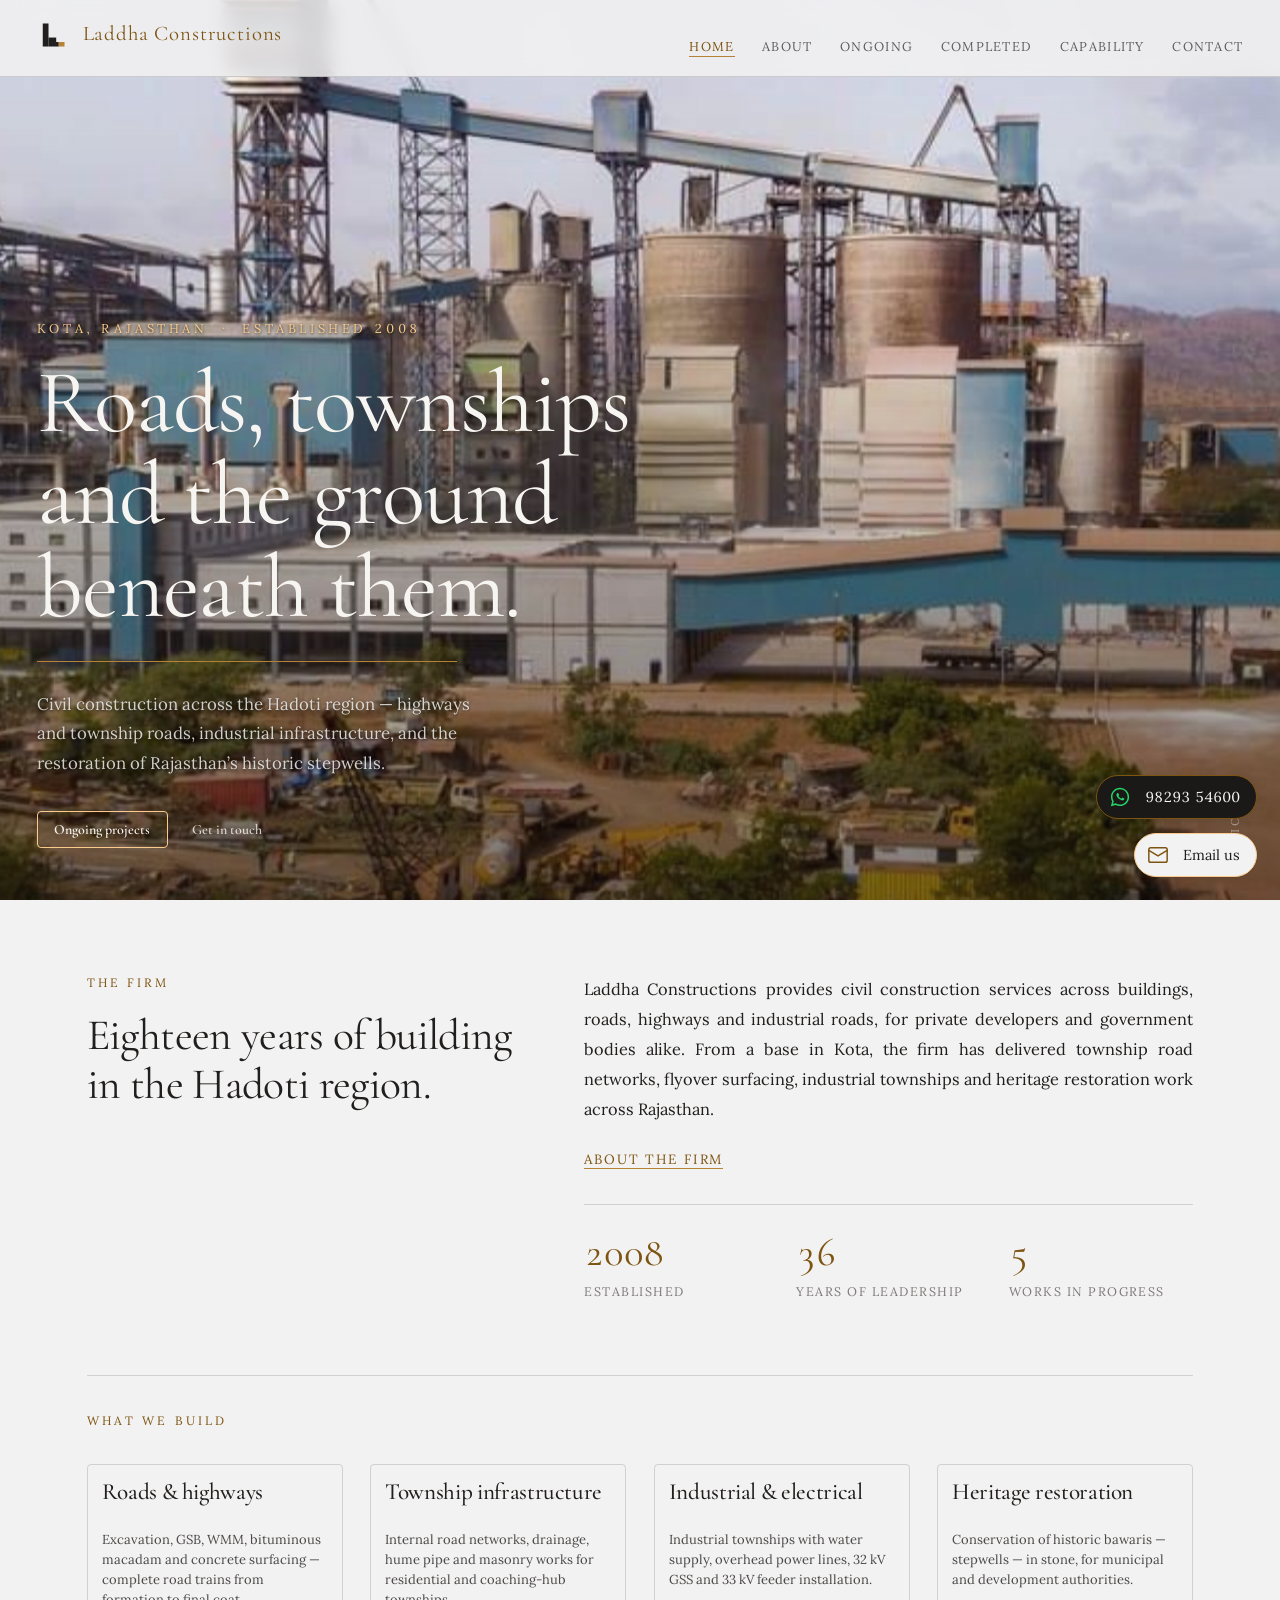
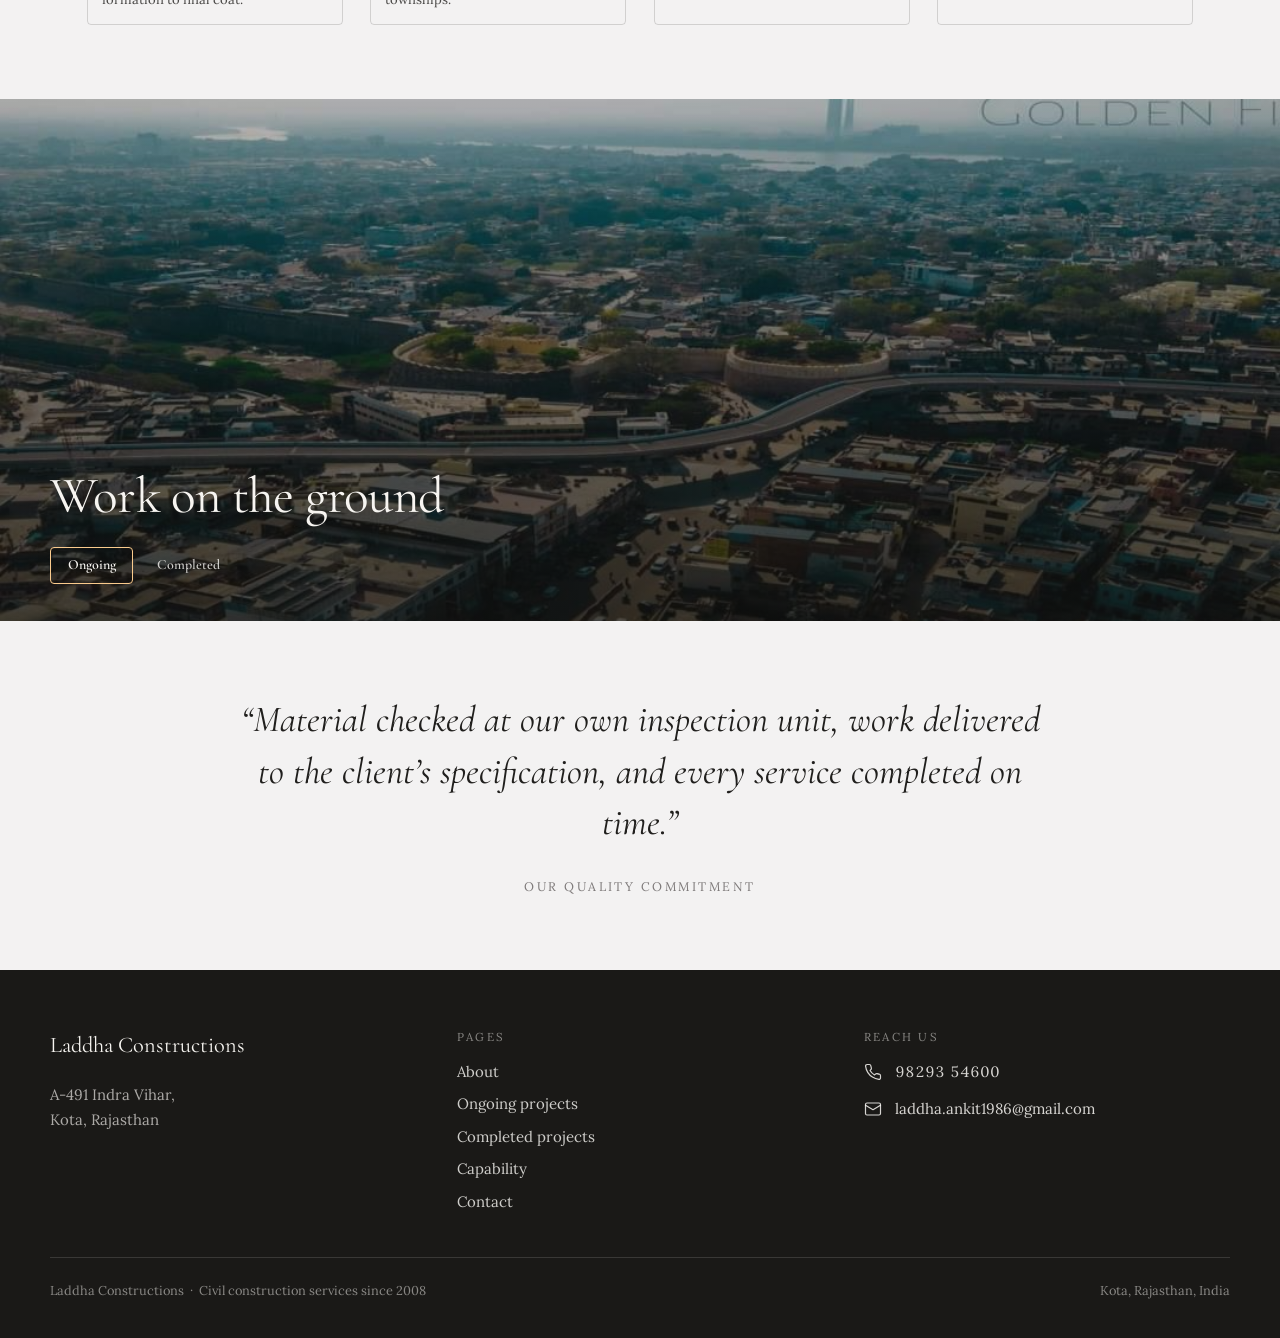
==== commit 832c7c7a: "feat(brand): add the logo mark to the header and wire up favicons Puts the mark to the left of the w" ====
--- a/index.html
+++ b/index.html
@@ -27,6 +27,10 @@
 <meta name="twitter:image" content="https://laddhaconstructions.com/assets/photo-p7-1.jpg">
 <meta name="twitter:image:alt" content="Cement plant at Kota with silos and conveyor gallery under a bright sky">
 <meta name="theme-color" content="#1a1917">
+<link rel="icon" href="assets/brand/laddha-favicon.svg" type="image/svg+xml">
+<link rel="icon" href="assets/brand/favicon-32.png" sizes="32x32" type="image/png">
+<link rel="icon" href="assets/brand/favicon-192.png" sizes="192x192" type="image/png">
+<link rel="apple-touch-icon" href="assets/brand/apple-touch-icon-180.png">
 <script type="application/ld+json">
 {
   "@context": "https://schema.org",
@@ -34,7 +38,7 @@
   "@id": "https://laddhaconstructions.com/#organization",
   "name": "Laddha Constructions",
   "url": "https://laddhaconstructions.com/",
-  "logo": "https://laddhaconstructions.com/assets/photo-p6-1.jpg",
+  "logo": "https://laddhaconstructions.com/assets/brand/favicon-512.png",
   "image": "https://laddhaconstructions.com/assets/photo-p6-1.jpg",
   "description": "Civil construction firm in Kota, Rajasthan, delivering roads and highways, township infrastructure, industrial site works with electrical scope, buildings, industrial concrete and heritage stepwell restoration.",
   "foundingDate": "2008",
@@ -120,7 +124,7 @@
 <body>
 
 <header class="site-header site-header--home">
-  <a class="site-brand" href="index.html">Laddha <span>Constructions</span></a>
+  <a class="site-brand" href="index.html"><img class="site-mark" src="assets/brand/laddha-favicon.svg" alt="" width="30" height="30" aria-hidden="true"><span class="site-brand-text">Laddha <span>Constructions</span></span></a>
   <input class="nav-toggle" type="checkbox" id="nav-toggle" aria-label="Toggle navigation">
   <label class="nav-toggle-label" for="nav-toggle" aria-hidden="true">
     <svg viewBox="0 0 24 24" width="22" height="22" fill="none" stroke="currentColor" stroke-width="1.6" stroke-linecap="round"><path d="M3 6h18M3 12h18M3 18h18"></path></svg>
--- a/assets/css/site.css
+++ b/assets/css/site.css
@@ -23,6 +23,12 @@
   --gap-col: calc(var(--space-8) * 1.25);    /* two-column spread gutter       */
   --gap-block: calc(var(--space-4) * 1.25);  /* paragraph / block separation   */
   --page-max: 1180px;
+  /* Height of the fixed header: its vertical padding plus the brand's rendered
+     line box, which measures 32px rather than the 25px a naive 1.3rem * 1.2
+     suggests. Because the header is fixed it reserves no space in flow, so any
+     content that must clear it has to pad by this itself. The extra --space-3
+     keeps text off the header's bottom rule rather than flush against it. */
+  --header-h: calc(var(--space-4) * 2 + 32px + var(--space-3));
 }
 
 .wrap { max-width: var(--page-max); margin: 0 auto; }
@@ -61,6 +67,10 @@
 .site-header--home { animation: fadeIn 2s ease 2.4s both; }
 
 .site-brand {
+  /* The header aligns on the baseline, which a replaced element has no useful
+     notion of. Give the brand its own flex context so the mark centres against
+     the wordmark's cap height instead of hanging off the text baseline. */
+  display: inline-flex; align-items: center; gap: var(--space-3);
   font-family: var(--font-heading);
   font-size: 1.3rem; letter-spacing: .04em;
   color: var(--color-text);
@@ -68,6 +78,20 @@
 }
 .site-brand span { color: var(--color-accent-700); }
 .site-brand:hover { color: var(--color-text); }
+
+/* The mark's artwork sits inside x=18..86 of a 100 viewBox, so it carries its
+   own ~18% clear space - the README asks for 14%. No extra padding needed;
+   the gap above is what separates it from the wordmark.
+
+   This uses the simplified artwork, not the full mark: the README calls for it
+   below 48px because the formation hairline fills in and muddies at small
+   sizes. It is also vertically tighter (72 units against 80.8), so it reads
+   larger in the same box. */
+.site-mark {
+  width: 32px; height: 32px;   /* README floor is 26px on screen */
+  flex: none;
+  display: block;
+}
 
 .site-nav {
   display: flex; align-items: baseline; gap: var(--space-6);
@@ -90,7 +114,10 @@
   display: grid; align-items: end;
 }
 /* svh keeps the hero from jumping as mobile browser chrome hides and shows. */
-.hero--home { height: 100svh; min-height: 620px; }
+/* min-height must not exceed what a short window can actually show, or the
+   bottom-pinned copy is pushed up under the fixed header. 620px did exactly
+   that below a ~620px viewport; 460px leaves the hero room to shrink. */
+.hero--home { height: 100svh; min-height: 460px; }
 .hero--sub  { height: 52svh;  min-height: 340px; }
 .hero--contact { height: 46svh; min-height: 300px; }
 
@@ -127,7 +154,10 @@
   position: relative;
   max-width: var(--page-max);
   width: 100%;
-  padding: 0 var(--space-8) var(--space-8);
+  /* The header is fixed, so it does not reserve any space of its own. Pad the
+     top of the copy by its height and the hero grid has somewhere safe to put
+     the kicker when the viewport is too short to hold the whole block. */
+  padding: var(--header-h) var(--space-8) var(--space-8);
 }
 .hero--home .hero-copy { padding-bottom: calc(var(--space-8) * 1.4); }
 .hero--sub .hero-copy,
@@ -138,6 +168,11 @@
   color: var(--color-accent-300);
   margin: 0 0 var(--space-4);
   font-feature-settings: 'tnum';
+  /* Small accent text over a bright sky measures 2.6:1 unaided, and no tint in
+     the ramp clears AA on that ground - even pure white reaches only 3.9:1. A
+     shadow darkens just the pixels behind the glyphs, so the kicker becomes
+     legible without dimming the sky the way a larger scrim would. */
+  text-shadow: 0 1px 3px rgba(18,17,15,.85), 0 0 12px rgba(18,17,15,.55);
   animation: fadeUp 1.8s cubic-bezier(.22,.61,.36,1) .5s both;
 }
 .hero--sub .hero-kicker,
@@ -174,6 +209,9 @@
   max-width: 46ch; font-size: 1.05rem; line-height: 1.75;
   color: rgba(247,245,241,.82);
   margin: 0 0 calc(var(--space-8) * .9);
+  /* Body-size copy now falls over plant structures rather than the flat dark
+     ground the night photograph gave it. Same reasoning as the kicker. */
+  text-shadow: 0 1px 3px rgba(18,17,15,.7);
   animation: fadeUp 2s cubic-bezier(.22,.61,.36,1) 2.1s both;
 }
 .hero-actions {
@@ -521,8 +559,9 @@
 
   .section { padding-block: var(--gap-page-tight); }
   .spreads { gap: var(--gap-page); }
-  /* A shorter hero on narrow screens means a less punishing side crop. */
-  .hero--home { height: 72svh; min-height: 460px; }
+  /* A shorter hero on narrow screens means a less punishing side crop.
+     min-height is inherited from the base rule. */
+  .hero--home { height: 72svh; }
 }
 
 @media (max-width: 600px) {
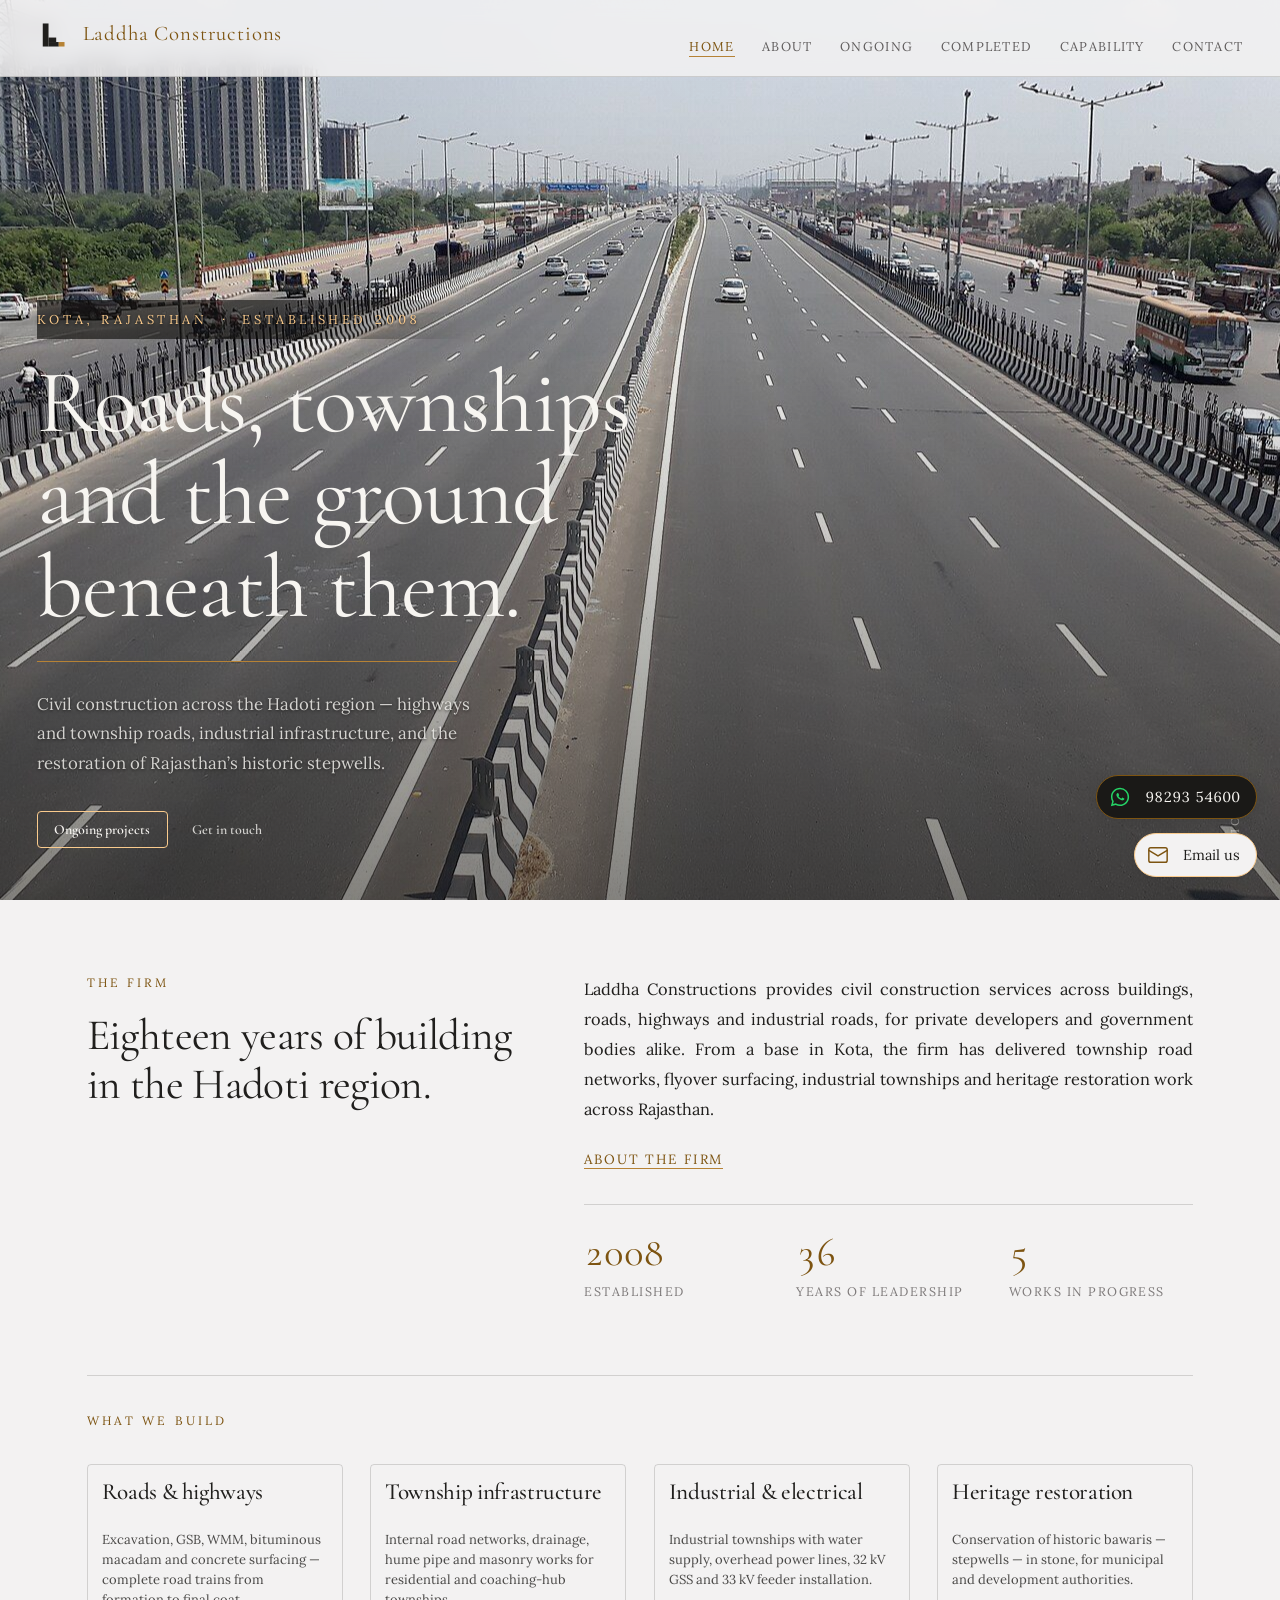
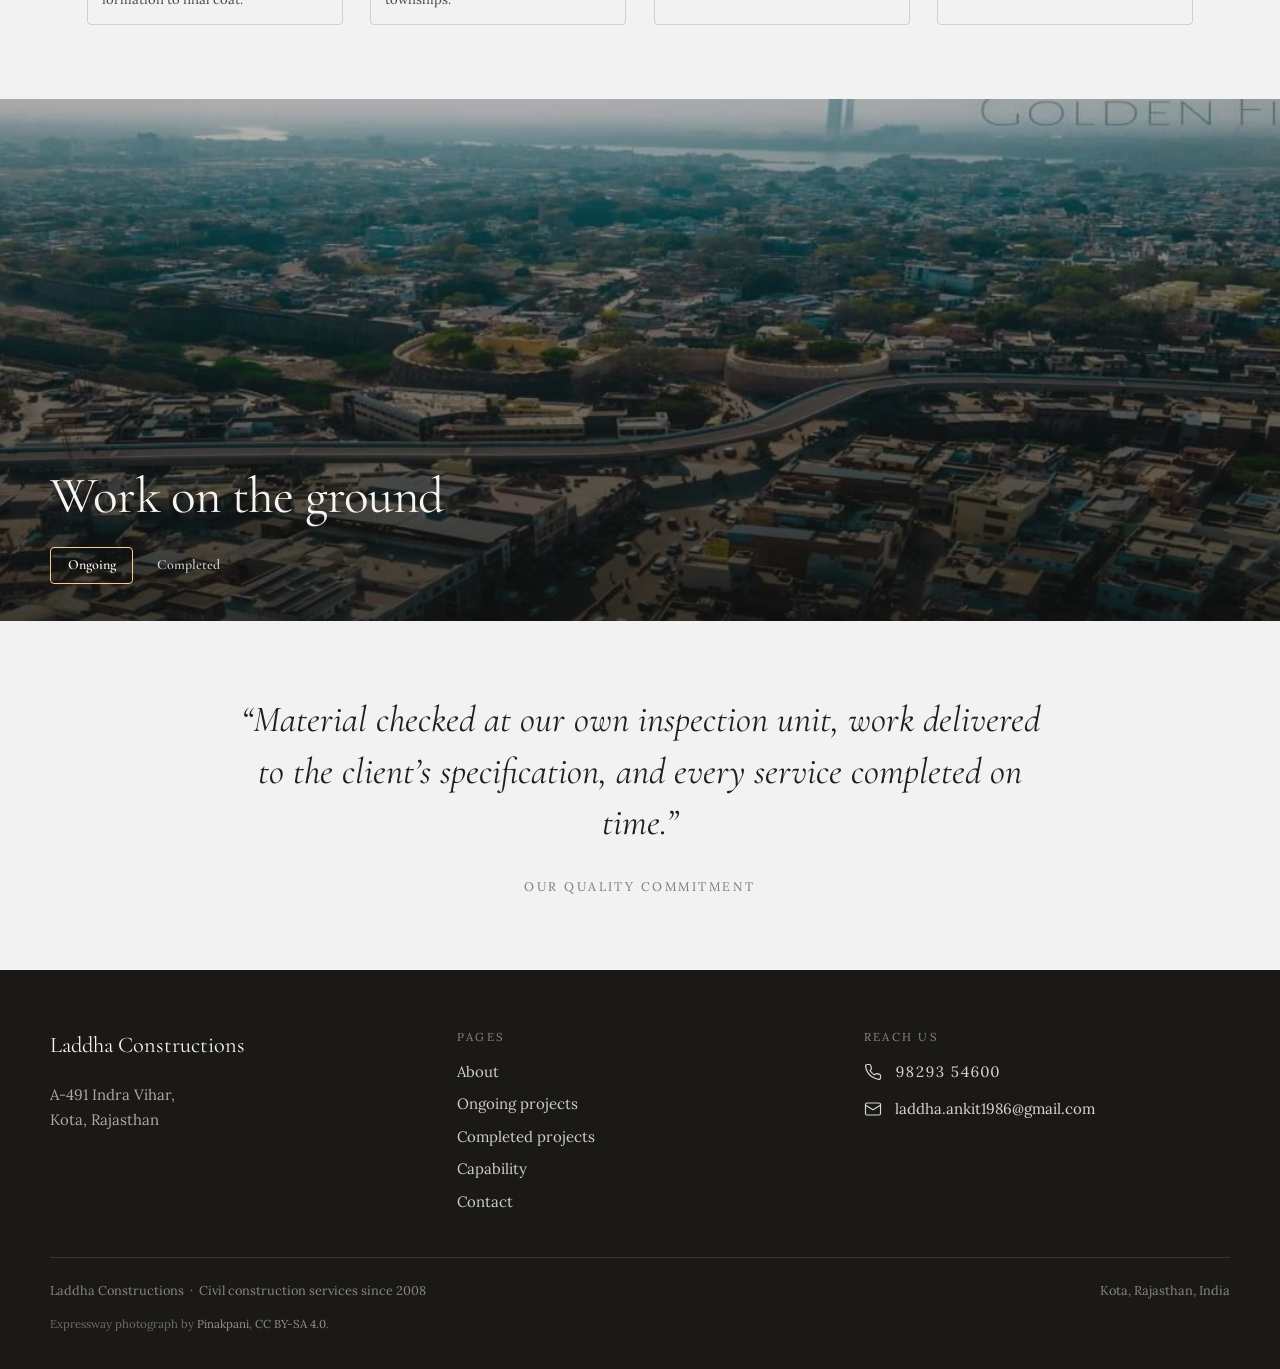
==== commit bb380386: "feat(hero): rotate the homepage hero through three crossfading images Adds a buildings slide and a h" ====
--- a/index.html
+++ b/index.html
@@ -143,7 +143,12 @@
 
   <section class="hero hero--home">
     <div class="hero-frame">
-      <img src="assets/photo-p7-1.jpg" alt="Cement plant at Kota with silos and conveyor gallery under a bright sky">
+      <!-- Three slides crossfading on a 27s cycle. Only the first carries alt
+           text: the other two are decorative repeats of the same idea, and a
+           screen reader announcing all three would be noise. -->
+      <img src="assets/photo-p7-1.jpg" alt="Cement plant at Kota with silos and conveyor gallery under a bright sky" fetchpriority="high" decoding="async">
+      <img src="assets/hero-buildings.jpg" alt="" aria-hidden="true" loading="lazy" decoding="async">
+      <img src="assets/hero-highway.jpg" alt="" aria-hidden="true" loading="lazy" decoding="async">
     </div>
     <div class="hero-scrim"></div>
     <div class="hero-copy">
@@ -265,6 +270,14 @@
     <span>Laddha Constructions &nbsp;·&nbsp; Civil construction services since 2008</span>
     <span>Kota, Rajasthan, India</span>
   </div>
+  <!-- CC BY-SA 4.0 obliges us to credit the author and name the licence
+       wherever the image is used. The other two hero slides are the firm's own
+       work and an Unsplash-licensed photograph, neither of which needs credit. -->
+  <div class="site-footer-credit">
+    Expressway photograph by
+    <a href="https://commons.wikimedia.org/wiki/File:Delhi%E2%80%93Meerut_Expressway_in_Ghaziabad_03.jpg" target="_blank" rel="noopener">Pinakpani</a>,
+    <a href="https://creativecommons.org/licenses/by-sa/4.0" target="_blank" rel="noopener">CC BY-SA 4.0</a>.
+  </div>
 </footer>
 
 <div class="contact-dock">
--- a/assets/css/site.css
+++ b/assets/css/site.css
@@ -35,6 +35,17 @@
 
 /* ── motion ──────────────────────────────────────────────────────────── */
 @keyframes kb   { from { transform: scale(1.05); } to { transform: scale(1.20) translateY(-2%); } }
+/* Three-slide crossfade. Each slide holds, fades out, stays hidden while the
+   other two take their turn, then comes back. Percentages are thirds of the
+   cycle with a ~7% overlap either side of each handover, which is what makes
+   the change read as a dissolve rather than a cut. */
+@keyframes heroFade {
+   0%    { opacity: 1; }
+  28%    { opacity: 1; }
+  35%    { opacity: 0; }
+  95%    { opacity: 0; }
+ 100%    { opacity: 1; }
+}
 @keyframes kbs  { from { transform: scale(1.04); } to { transform: scale(1.14); } }
 @keyframes fadeUp { from { opacity: 0; transform: translateY(28px); } to { opacity: 1; transform: none; } }
 @keyframes fadeUpSm { from { opacity: 0; transform: translateY(24px); } to { opacity: 1; transform: none; } }
@@ -51,6 +62,11 @@
   [data-reveal] { opacity: 1; animation: none !important; }
   * { animation-duration: .01ms !important; }
   html { scroll-behavior: auto; }
+  /* Collapsing the duration would freeze the rotator on whichever slide the
+     cycle happened to land on, and stacked slides at opacity 1 would show only
+     the last. Show the first and hide the rest: a still hero, not a broken one. */
+  .hero--home .hero-frame img { animation: none !important; opacity: 0; }
+  .hero--home .hero-frame img:nth-child(1) { opacity: 1; }
 }
 
 /* ── header ──────────────────────────────────────────────────────────── */
@@ -123,15 +139,36 @@
 
 .hero-frame { position: absolute; inset: 0; overflow: hidden; }
 .hero-frame img { width: 100%; height: 100%; object-fit: cover; }
+
+/* Home hero rotator: three slides stacked in the same box, crossfading.
+   Stacking rather than sliding keeps the scrim and copy untouched - only the
+   photograph changes underneath them. */
 .hero--home .hero-frame img {
-  /* No filter here. The saturate(.82) this replaces was tuned for the night
-     photograph it used to carry and would mute the daylight sky. */
-  /* The source is 2.53:1 against a 100svh hero, so cover() crops the sides
-     hard - at 390px wide only 18% of the width survives. Biasing left of
-     centre keeps the silo cluster in frame instead of a blank middle strip. */
-  object-position: 38% center;
+  position: absolute; inset: 0;
+  animation: heroFade 27s ease-in-out infinite;
+}
+/* One third of the cycle apart. Negative delays start the sequence mid-way so
+   slide 1 is already showing on load rather than fading up from nothing. */
+.hero--home .hero-frame img:nth-child(1) { animation-delay:   0s; }
+.hero--home .hero-frame img:nth-child(2) { animation-delay:  -18s; }
+.hero--home .hero-frame img:nth-child(3) { animation-delay:   -9s; }
+
+/* The slow Ken Burns drift is a client request. It rides on the frame, not the
+   images, so the fade owns `animation` on each slide and the two effects
+   compose instead of fighting for the same property. */
+.hero--home .hero-frame {
   animation: kb 38s cubic-bezier(.4,0,.2,1) both;
 }
+/* No filter on these: the saturate(.82) that used to sit here was tuned for a
+   night photograph and would mute a daylight sky.
+
+   Framing differs per slide because the subjects sit in different places. The
+   cement plant is 2.53:1 against a 100svh hero, so cover() crops its sides hard
+   - at 390px wide only 18% of the width survives - and biasing left keeps the
+   silos in frame. The other two are 16:9 and read well centred. */
+.hero--home .hero-frame img:nth-child(1) { object-position: 38% center; }
+.hero--home .hero-frame img:nth-child(2) { object-position: 50% 60%; }
+.hero--home .hero-frame img:nth-child(3) { object-position: 50% center; }
 .hero--sub .hero-frame img,
 .hero--contact .hero-frame img { animation: kbs 30s ease-out both; }
 
@@ -168,11 +205,22 @@
   color: var(--color-accent-300);
   margin: 0 0 var(--space-4);
   font-feature-settings: 'tnum';
-  /* Small accent text over a bright sky measures 2.6:1 unaided, and no tint in
-     the ramp clears AA on that ground - even pure white reaches only 3.9:1. A
-     shadow darkens just the pixels behind the glyphs, so the kicker becomes
-     legible without dimming the sky the way a larger scrim would. */
-  text-shadow: 0 1px 3px rgba(18,17,15,.85), 0 0 12px rgba(18,17,15,.55);
+  /* Small accent text over a bright photograph measures 2.3-3.4:1 unaided, and
+     no tint in the ramp clears AA on that ground - even pure white reaches only
+     3.9:1. The shadow alone was not enough once the hero began rotating through
+     three images of differing brightness, so the kicker carries its own soft
+     plate: dark enough behind the glyphs to clear AA on the brightest slide,
+     narrow enough that it never reads as a filled box. */
+  display: inline-block;
+  padding: var(--space-2) calc(var(--space-8) * 1.2) var(--space-2) 0;
+  /* A hard-edged panel would read as a UI chip and breaks the design system's
+     stroke-not-fill rule. Fading the wash out to the right leaves no visible
+     edge - it reads as shadow on the photograph, not as a box on top of it. */
+  background: linear-gradient(90deg,
+    rgba(18,17,15,.68) 0%,
+    rgba(18,17,15,.62) 55%,
+    rgba(18,17,15,0) 100%);
+  text-shadow: 0 1px 3px rgba(18,17,15,.9);
   animation: fadeUp 1.8s cubic-bezier(.22,.61,.36,1) .5s both;
 }
 .hero--sub .hero-kicker,
@@ -485,6 +533,16 @@
   justify-content: space-between;
   font-size: .8rem; color: rgba(247,245,241,.5);
 }
+
+/* Image credit. Deliberately quiet - it is a licence obligation, not content. */
+.site-footer-credit {
+  max-width: var(--page-max);
+  margin: var(--space-3) auto 0;
+  font-size: .72rem;
+  color: rgba(247,245,241,.38);
+}
+.site-footer-credit a { color: rgba(247,245,241,.55); }
+.site-footer-credit a:hover { color: rgba(247,245,241,.8); }
 
 /* ── floating contact widget ─────────────────────────────────────────── */
 /* Offsets must resolve to a real token. The original used --space-5, which the
